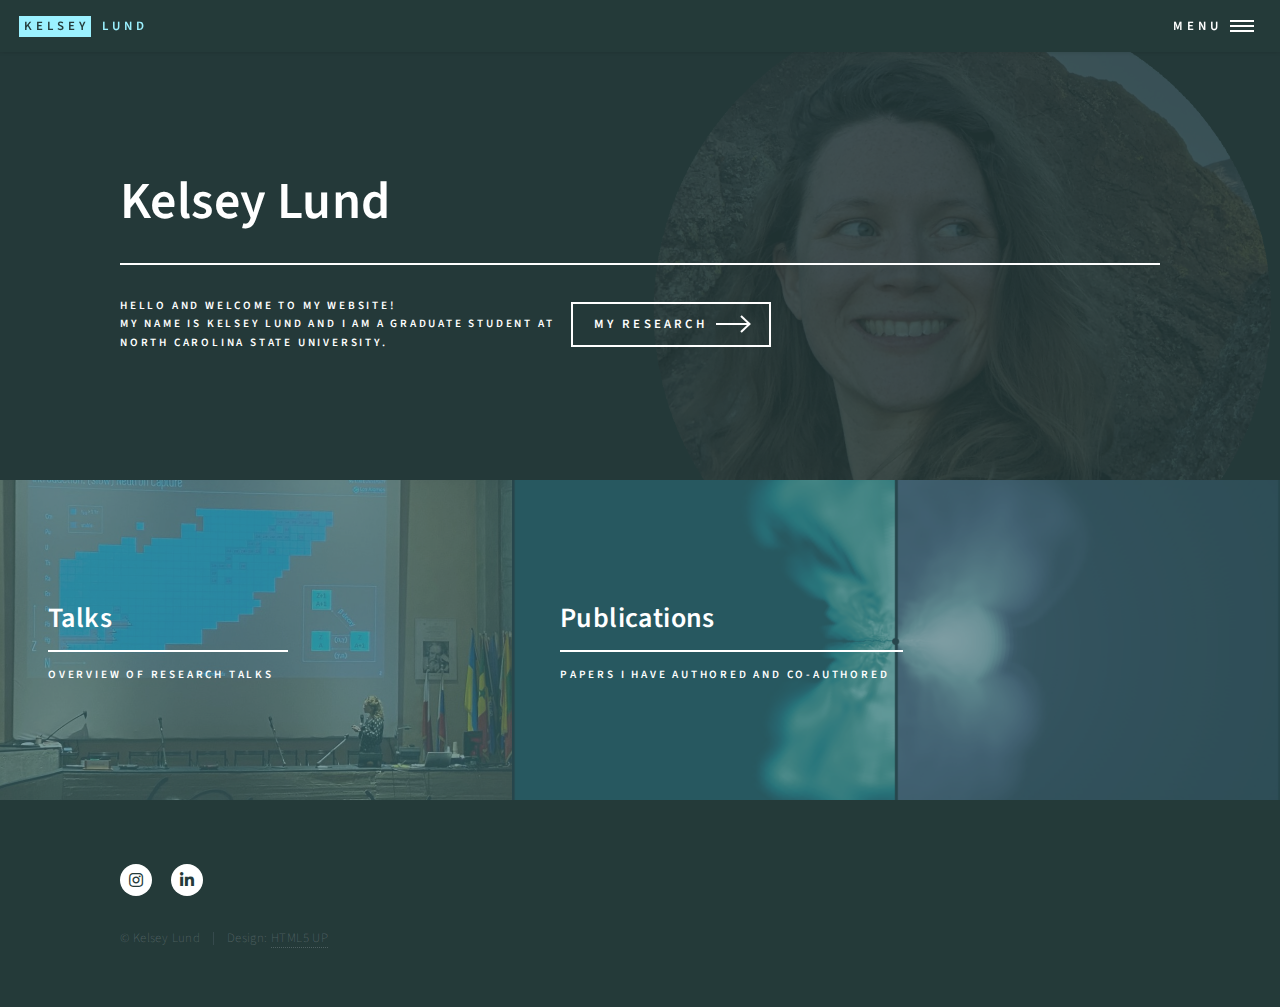
==== index.html @ 8fd32db9 "finally" ====
<!DOCTYPE HTML>
<!--
	Forty by HTML5 UP
	html5up.net | @ajlkn
	Free for personal and commercial use under the CCA 3.0 license (html5up.net/license)
-->
<html>
	<head>
		<title>Kelsey Lund</title>
		<meta charset="utf-8" />
		<meta name="viewport" content="width=device-width, initial-scale=1, user-scalable=no" />
		<link rel="stylesheet" href="assets/css/main.css" />
		<noscript><link rel="stylesheet" href="assets/css/noscript.css" /></noscript>
	</head>
	<body class="is-preload">

		<!-- Wrapper -->
			<div id="wrapper">
				<!--Header-->
					<header id="header">
						<a href="index.html" class="logo"><strong>Kelsey</strong> <span>Lund</span></a>
						<nav>
							<a href="#menu">Menu</a>
						</nav>
					</header>
					
				<!-- Menu -->
					<nav id="menu">
						<ul class="links">
							<li><a href="index.html">Home</a></li>
							<li><a href="publications.html">Publications</a></li>
							<li><a href="talks.html">Talks</a></li>
						</ul>
					</nav>

				<!-- Banner -->
					<section id="banner" class="major">
						<div class="inner">
							<header class="major">
								<h1>Kelsey Lund</h1>
							</header>
							<div class="content">
								<span class="right image">
										<img src="pictures/profile.png" />
								</span>
								<p>Hello and welcome to my website! <br /> My name is Kelsey Lund and I am a graduate student at <br /> North Carolina State University. </p>
								<ul class="actions">
									<li><a href="research.html" class="button next scrolly">My Research</a></li>
								</ul>
							</div>
						</div>
					</section>

				<!-- Main -->
					<div id="main">

						<!-- One -->
							<section id="one" class="tiles">
								<article>
									<span class="image">
										<img src="pictures/erice.jpg" />
									</span>
									<header class="major">
										<h3><a href="talks.html" class="link">Talks</a></h3>
										<p>Overview of research talks</p>
									</header>
								</article>
								<article>
									<span class="image">
										<img src="figures/4ms.png" alt="" />
									</span>
									<header class="major">
										<h3><a href="publications.html" class="link">Publications</a></h3>
										<p>Papers I have authored and co-authored</p>
									</header>
								</article>
								<!--
								<article>
									<span class="image">
										<img src="images/pic03.jpg" alt="" />
									</span>
									<header class="major">
										<h3><a href="landing.html" class="link">Magna</a></h3>
										<p>Lorem etiam nullam</p>
									</header>
								</article>
								<article>
									<span class="image">
										<img src="images/pic04.jpg" alt="" />
									</span>
									<header class="major">
										<h3><a href="landing.html" class="link">Ipsum</a></h3>
										<p>Nisl sed aliquam</p>
									</header>
								</article>
								<article>
									<span class="image">
										<img src="images/pic05.jpg" alt="" />
									</span>
									<header class="major">
										<h3><a href="landing.html" class="link">Consequat</a></h3>
										<p>Ipsum dolor sit amet</p>
									</header>
								</article>
								<article>
									<span class="image">
										<img src="images/pic06.jpg" alt="" />
									</span>
									<header class="major">
										<h3><a href="landing.html" class="link">Etiam</a></h3>
										<p>Feugiat amet tempus</p>
									</header>
								</article>
								-->
							</section>

						<!-- Two -->
						<!--
							<section id="two">
								<div class="inner">
									<header class="major">
										<h2>Massa libero</h2>
									</header>
									<p>Nullam et orci eu lorem consequat tincidunt vivamus et sagittis libero. Mauris aliquet magna magna sed nunc rhoncus pharetra. Pellentesque condimentum sem. In efficitur ligula tate urna. Maecenas laoreet massa vel lacinia pellentesque lorem ipsum dolor. Nullam et orci eu lorem consequat tincidunt. Vivamus et sagittis libero. Mauris aliquet magna magna sed nunc rhoncus amet pharetra et feugiat tempus.</p>
									<ul class="actions">
										<li><a href="landing.html" class="button next">Get Started</a></li>
									</ul>
								</div>
							</section>
						-->

					</div>

				<!-- Footer -->
					<footer id="footer">
						<div class="inner">
							<ul class="icons">
								<li><a href="https://www.instagram.com/lindsey.windsey/" class="icon brands alt fa-instagram"><span class="label">Instagram</span></a></li>
								<!-- <li><a href="#" class="icon brands alt fa-github"><span class="label">GitHub</span></a></li> -->
								<li><a href="www.linkedin.com/in/klund17576" class="icon brands alt fa-linkedin-in"><span class="label">LinkedIn</span></a></li>
							</ul>
							<ul class="copyright">
								<li>&copy; Kelsey Lund</li><li>Design: <a href="https://html5up.net">HTML5 UP</a></li>
							</ul>
						</div>
					</footer>

			</div>

		<!-- Scripts -->
			<script src="assets/js/jquery.min.js"></script>
			<script src="assets/js/jquery.scrolly.min.js"></script>
			<script src="assets/js/jquery.scrollex.min.js"></script>
			<script src="assets/js/browser.min.js"></script>
			<script src="assets/js/breakpoints.min.js"></script>
			<script src="assets/js/util.js"></script>
			<script src="assets/js/main.js"></script>

	</body>
</html>
---- assets/css/main.css ----
@import url(fontawesome-all.min.css);
@import url("https://fonts.googleapis.com/css?family=Source+Sans+Pro:300,300italic,600,600italic");

/*
	Forty by HTML5 UP
	html5up.net | @ajlkn
	Free for personal and commercial use under the CCA 3.0 license (html5up.net/license)
*/

html, body, div, span, applet, object,
iframe, h1, h2, h3, h4, h5, h6, p, blockquote,
pre, a, abbr, acronym, address, big, cite,
code, del, dfn, em, img, ins, kbd, q, s, samp,
small, strike, strong, sub, sup, tt, var, b,
u, i, center, dl, dt, dd, ol, ul, li, fieldset,
form, label, legend, table, caption, tbody,
tfoot, thead, tr, th, td, article, aside,
canvas, details, embed, figure, figcaption,
footer, header, hgroup, menu, nav, output, ruby,
section, summary, time, mark, audio, video {
	margin: 0;
	padding: 0;
	border: 0;
	font-size: 100%;
	font: inherit;
	vertical-align: baseline;}

article, aside, details, figcaption, figure,
footer, header, hgroup, menu, nav, section {
	display: block;}

body {
	line-height: 1;
}

ol, ul {
	list-style: none;
}

blockquote, q {
	quotes: none;
}

	blockquote:before, blockquote:after, q:before, q:after {
		content: '';
		content: none;
	}

table {
	border-collapse: collapse;
	border-spacing: 0;
}

body {
	-webkit-text-size-adjust: none;
}

mark {
	background-color: transparent;
	color: inherit;
}

input::-moz-focus-inner {
	border: 0;
	padding: 0;
}

input, select, textarea {
	-moz-appearance: none;
	-webkit-appearance: none;
	-ms-appearance: none;
	appearance: none;
}

/* Basic */

	@-ms-viewport {
		width: device-width;
	}

	body {
		-ms-overflow-style: scrollbar;
	}

	@media screen and (max-width: 480px) {

		html, body {
			min-width: 320px;
		}

	}

	html {
		box-sizing: border-box;
	}

	*, *:before, *:after {
		box-sizing: inherit;
	}

	body {
		background: #243A39;
	}

		body.is-preload *, body.is-preload *:before, body.is-preload *:after {
			-moz-animation: none !important;
			-webkit-animation: none !important;
			-ms-animation: none !important;
			animation: none !important;
			-moz-transition: none !important;
			-webkit-transition: none !important;
			-ms-transition: none !important;
			transition: none !important;
		}

/* Type */

	body, input, select, textarea {
		color: #ffffff;
		font-family: "Source Sans Pro", Helvetica, sans-serif;
		font-size: 17pt;
		font-weight: 300;
		letter-spacing: 0.025em;
		line-height: 1.65;
	}

		@media screen and (max-width: 1680px) {

			body, input, select, textarea {
				font-size: 14pt;
			}

		}

		@media screen and (max-width: 1280px) {

			body, input, select, textarea {
				font-size: 12pt;
			}

		}

		@media screen and (max-width: 360px) {

			body, input, select, textarea {
				font-size: 11pt;
			}

		}

	a {
		-moz-transition: color 0.2s ease-in-out, border-bottom-color 0.2s ease-in-out;
		-webkit-transition: color 0.2s ease-in-out, border-bottom-color 0.2s ease-in-out;
		-ms-transition: color 0.2s ease-in-out, border-bottom-color 0.2s ease-in-out;
		transition: color 0.2s ease-in-out, border-bottom-color 0.2s ease-in-out;
		border-bottom: dotted 1px;
		color: inherit;
		text-decoration: none;
	}

		a:hover {
			border-bottom-color: transparent;
			color: #9bf1ff !important;
		}

		a:active {
			color: #53e3fb !important;
		}

	strong, b {
		color: #ffffff;
		font-weight: 600;
	}

	em, i {
		font-style: italic;
	}

	p {
		margin: 0 0 2em 0;
	}

	h1, h2, h3, h4, h5, h6 {
		color: #ffffff;
		font-weight: 600;
		line-height: 1.65;
		margin: 0 0 1em 0;
	}

		h1 a, h2 a, h3 a, h4 a, h5 a, h6 a {
			color: inherit;
			border-bottom: 0;
		}

	h1 {
		font-size: 2.5em;
	}

	h2 {
		font-size: 1.75em;
	}

	h3 {
		font-size: 1.35em;
	}

	h4 {
		font-size: 1.1em;
	}

	h5 {
		font-size: 0.9em;
	}

	h6 {
		font-size: 0.7em;
	}

	@media screen and (max-width: 736px) {

		h1 {
			font-size: 2em;
		}

		h2 {
			font-size: 1.5em;
		}

		h3 {
			font-size: 1.25em;
		}

	}

	sub {
		font-size: 0.8em;
		position: relative;
		top: 0.5em;
	}

	sup {
		font-size: 0.8em;
		position: relative;
		top: -0.5em;
	}

	blockquote {
		border-left: solid 4px rgba(212, 212, 255, 0.1);
		font-style: italic;
		margin: 0 0 2em 0;
		padding: 0.5em 0 0.5em 2em;
	}

	code {
		background: rgba(212, 212, 255, 0.035);
		font-family: "Courier New", monospace;
		font-size: 0.9em;
		margin: 0 0.25em;
		padding: 0.25em 0.65em;
	}

	pre {
		-webkit-overflow-scrolling: touch;
		font-family: "Courier New", monospace;
		font-size: 0.9em;
		margin: 0 0 2em 0;
	}

		pre code {
			display: block;
			line-height: 1.75;
			padding: 1em 1.5em;
			overflow-x: auto;
		}

	hr {
		border: 0;
		border-bottom: solid 1px rgba(212, 212, 255, 0.1);
		margin: 2em 0;
	}

		hr.major {
			margin: 3em 0;
		}

	.align-left {
		text-align: left;
	}

	.align-center {
		text-align: center;
	}

	.align-right {
		text-align: right;
	}

/* Row */

	.row {
		display: flex;
		flex-wrap: wrap;
		box-sizing: border-box;
		align-items: stretch;
	}

		.row > * {
			box-sizing: border-box;
		}

		.row.gtr-uniform > * > :last-child {
			margin-bottom: 0;
		}

		.row.aln-left {
			justify-content: flex-start;
		}

		.row.aln-center {
			justify-content: center;
		}

		.row.aln-right {
			justify-content: flex-end;
		}

		.row.aln-top {
			align-items: flex-start;
		}

		.row.aln-middle {
			align-items: center;
		}

		.row.aln-bottom {
			align-items: flex-end;
		}

		.row > .imp {
			order: -1;
		}

		.row > .col-1 {
			width: 8.33333%;
		}

		.row > .off-1 {
			margin-left: 8.33333%;
		}

		.row > .col-2 {
			width: 16.66667%;
		}

		.row > .off-2 {
			margin-left: 16.66667%;
		}

		.row > .col-3 {
			width: 25%;
		}

		.row > .off-3 {
			margin-left: 25%;
		}

		.row > .col-4 {
			width: 33.33333%;
		}

		.row > .off-4 {
			margin-left: 33.33333%;
		}

		.row > .col-5 {
			width: 41.66667%;
		}

		.row > .off-5 {
			margin-left: 41.66667%;
		}

		.row > .col-6 {
			width: 50%;
		}

		.row > .off-6 {
			margin-left: 50%;
		}

		.row > .col-7 {
			width: 58.33333%;
		}

		.row > .off-7 {
			margin-left: 58.33333%;
		}

		.row > .col-8 {
			width: 66.66667%;
		}

		.row > .off-8 {
			margin-left: 66.66667%;
		}

		.row > .col-9 {
			width: 75%;
		}

		.row > .off-9 {
			margin-left: 75%;
		}

		.row > .col-10 {
			width: 83.33333%;
		}

		.row > .off-10 {
			margin-left: 83.33333%;
		}

		.row > .col-11 {
			width: 91.66667%;
		}

		.row > .off-11 {
			margin-left: 91.66667%;
		}

		.row > .col-12 {
			width: 100%;
		}

		.row > .off-12 {
			margin-left: 100%;
		}

		.row.gtr-0 {
			margin-top: 0;
			margin-left: 0em;
		}

			.row.gtr-0 > * {
				padding: 0 0 0 0em;
			}

			.row.gtr-0.gtr-uniform {
				margin-top: 0em;
			}

				.row.gtr-0.gtr-uniform > * {
					padding-top: 0em;
				}

		.row.gtr-25 {
			margin-top: 0;
			margin-left: -0.5em;
		}

			.row.gtr-25 > * {
				padding: 0 0 0 0.5em;
			}

			.row.gtr-25.gtr-uniform {
				margin-top: -0.5em;
			}

				.row.gtr-25.gtr-uniform > * {
					padding-top: 0.5em;
				}

		.row.gtr-50 {
			margin-top: 0;
			margin-left: -1em;
		}

			.row.gtr-50 > * {
				padding: 0 0 0 1em;
			}

			.row.gtr-50.gtr-uniform {
				margin-top: -1em;
			}

				.row.gtr-50.gtr-uniform > * {
					padding-top: 1em;
				}

		.row {
			margin-top: 0;
			margin-left: -2em;
		}

			.row > * {
				padding: 0 0 0 2em;
			}

			.row.gtr-uniform {
				margin-top: -2em;
			}

				.row.gtr-uniform > * {
					padding-top: 2em;
				}

		.row.gtr-150 {
			margin-top: 0;
			margin-left: -3em;
		}

			.row.gtr-150 > * {
				padding: 0 0 0 3em;
			}

			.row.gtr-150.gtr-uniform {
				margin-top: -3em;
			}

				.row.gtr-150.gtr-uniform > * {
					padding-top: 3em;
				}

		.row.gtr-200 {
			margin-top: 0;
			margin-left: -4em;
		}

			.row.gtr-200 > * {
				padding: 0 0 0 4em;
			}

			.row.gtr-200.gtr-uniform {
				margin-top: -4em;
			}

				.row.gtr-200.gtr-uniform > * {
					padding-top: 4em;
				}

		@media screen and (max-width: 1680px) {

			.row {
				display: flex;
				flex-wrap: wrap;
				box-sizing: border-box;
				align-items: stretch;
			}

				.row > * {
					box-sizing: border-box;
				}

				.row.gtr-uniform > * > :last-child {
					margin-bottom: 0;
				}

				.row.aln-left {
					justify-content: flex-start;
				}

				.row.aln-center {
					justify-content: center;
				}

				.row.aln-right {
					justify-content: flex-end;
				}

				.row.aln-top {
					align-items: flex-start;
				}

				.row.aln-middle {
					align-items: center;
				}

				.row.aln-bottom {
					align-items: flex-end;
				}

				.row > .imp-xlarge {
					order: -1;
				}

				.row > .col-1-xlarge {
					width: 8.33333%;
				}

				.row > .off-1-xlarge {
					margin-left: 8.33333%;
				}

				.row > .col-2-xlarge {
					width: 16.66667%;
				}

				.row > .off-2-xlarge {
					margin-left: 16.66667%;
				}

				.row > .col-3-xlarge {
					width: 25%;
				}

				.row > .off-3-xlarge {
					margin-left: 25%;
				}

				.row > .col-4-xlarge {
					width: 33.33333%;
				}

				.row > .off-4-xlarge {
					margin-left: 33.33333%;
				}

				.row > .col-5-xlarge {
					width: 41.66667%;
				}

				.row > .off-5-xlarge {
					margin-left: 41.66667%;
				}

				.row > .col-6-xlarge {
					width: 50%;
				}

				.row > .off-6-xlarge {
					margin-left: 50%;
				}

				.row > .col-7-xlarge {
					width: 58.33333%;
				}

				.row > .off-7-xlarge {
					margin-left: 58.33333%;
				}

				.row > .col-8-xlarge {
					width: 66.66667%;
				}

				.row > .off-8-xlarge {
					margin-left: 66.66667%;
				}

				.row > .col-9-xlarge {
					width: 75%;
				}

				.row > .off-9-xlarge {
					margin-left: 75%;
				}

				.row > .col-10-xlarge {
					width: 83.33333%;
				}

				.row > .off-10-xlarge {
					margin-left: 83.33333%;
				}

				.row > .col-11-xlarge {
					width: 91.66667%;
				}

				.row > .off-11-xlarge {
					margin-left: 91.66667%;
				}

				.row > .col-12-xlarge {
					width: 100%;
				}

				.row > .off-12-xlarge {
					margin-left: 100%;
				}

				.row.gtr-0 {
					margin-top: 0;
					margin-left: 0em;
				}

					.row.gtr-0 > * {
						padding: 0 0 0 0em;
					}

					.row.gtr-0.gtr-uniform {
						margin-top: 0em;
					}

						.row.gtr-0.gtr-uniform > * {
							padding-top: 0em;
						}

				.row.gtr-25 {
					margin-top: 0;
					margin-left: -0.5em;
				}

					.row.gtr-25 > * {
						padding: 0 0 0 0.5em;
					}

					.row.gtr-25.gtr-uniform {
						margin-top: -0.5em;
					}

						.row.gtr-25.gtr-uniform > * {
							padding-top: 0.5em;
						}

				.row.gtr-50 {
					margin-top: 0;
					margin-left: -1em;
				}

					.row.gtr-50 > * {
						padding: 0 0 0 1em;
					}

					.row.gtr-50.gtr-uniform {
						margin-top: -1em;
					}

						.row.gtr-50.gtr-uniform > * {
							padding-top: 1em;
						}

				.row {
					margin-top: 0;
					margin-left: -2em;
				}

					.row > * {
						padding: 0 0 0 2em;
					}

					.row.gtr-uniform {
						margin-top: -2em;
					}

						.row.gtr-uniform > * {
							padding-top: 2em;
						}

				.row.gtr-150 {
					margin-top: 0;
					margin-left: -3em;
				}

					.row.gtr-150 > * {
						padding: 0 0 0 3em;
					}

					.row.gtr-150.gtr-uniform {
						margin-top: -3em;
					}

						.row.gtr-150.gtr-uniform > * {
							padding-top: 3em;
						}

				.row.gtr-200 {
					margin-top: 0;
					margin-left: -4em;
				}

					.row.gtr-200 > * {
						padding: 0 0 0 4em;
					}

					.row.gtr-200.gtr-uniform {
						margin-top: -4em;
					}

						.row.gtr-200.gtr-uniform > * {
							padding-top: 4em;
						}

		}

		@media screen and (max-width: 1280px) {

			.row {
				display: flex;
				flex-wrap: wrap;
				box-sizing: border-box;
				align-items: stretch;
			}

				.row > * {
					box-sizing: border-box;
				}

				.row.gtr-uniform > * > :last-child {
					margin-bottom: 0;
				}

				.row.aln-left {
					justify-content: flex-start;
				}

				.row.aln-center {
					justify-content: center;
				}

				.row.aln-right {
					justify-content: flex-end;
				}

				.row.aln-top {
					align-items: flex-start;
				}

				.row.aln-middle {
					align-items: center;
				}

				.row.aln-bottom {
					align-items: flex-end;
				}

				.row > .imp-large {
					order: -1;
				}

				.row > .col-1-large {
					width: 8.33333%;
				}

				.row > .off-1-large {
					margin-left: 8.33333%;
				}

				.row > .col-2-large {
					width: 16.66667%;
				}

				.row > .off-2-large {
					margin-left: 16.66667%;
				}

				.row > .col-3-large {
					width: 25%;
				}

				.row > .off-3-large {
					margin-left: 25%;
				}

				.row > .col-4-large {
					width: 33.33333%;
				}

				.row > .off-4-large {
					margin-left: 33.33333%;
				}

				.row > .col-5-large {
					width: 41.66667%;
				}

				.row > .off-5-large {
					margin-left: 41.66667%;
				}

				.row > .col-6-large {
					width: 50%;
				}

				.row > .off-6-large {
					margin-left: 50%;
				}

				.row > .col-7-large {
					width: 58.33333%;
				}

				.row > .off-7-large {
					margin-left: 58.33333%;
				}

				.row > .col-8-large {
					width: 66.66667%;
				}

				.row > .off-8-large {
					margin-left: 66.66667%;
				}

				.row > .col-9-large {
					width: 75%;
				}

				.row > .off-9-large {
					margin-left: 75%;
				}

				.row > .col-10-large {
					width: 83.33333%;
				}

				.row > .off-10-large {
					margin-left: 83.33333%;
				}

				.row > .col-11-large {
					width: 91.66667%;
				}

				.row > .off-11-large {
					margin-left: 91.66667%;
				}

				.row > .col-12-large {
					width: 100%;
				}

				.row > .off-12-large {
					margin-left: 100%;
				}

				.row.gtr-0 {
					margin-top: 0;
					margin-left: 0em;
				}

					.row.gtr-0 > * {
						padding: 0 0 0 0em;
					}

					.row.gtr-0.gtr-uniform {
						margin-top: 0em;
					}

						.row.gtr-0.gtr-uniform > * {
							padding-top: 0em;
						}

				.row.gtr-25 {
					margin-top: 0;
					margin-left: -0.375em;
				}

					.row.gtr-25 > * {
						padding: 0 0 0 0.375em;
					}

					.row.gtr-25.gtr-uniform {
						margin-top: -0.375em;
					}

						.row.gtr-25.gtr-uniform > * {
							padding-top: 0.375em;
						}

				.row.gtr-50 {
					margin-top: 0;
					margin-left: -0.75em;
				}

					.row.gtr-50 > * {
						padding: 0 0 0 0.75em;
					}

					.row.gtr-50.gtr-uniform {
						margin-top: -0.75em;
					}

						.row.gtr-50.gtr-uniform > * {
							padding-top: 0.75em;
						}

				.row {
					margin-top: 0;
					margin-left: -1.5em;
				}

					.row > * {
						padding: 0 0 0 1.5em;
					}

					.row.gtr-uniform {
						margin-top: -1.5em;
					}

						.row.gtr-uniform > * {
							padding-top: 1.5em;
						}

				.row.gtr-150 {
					margin-top: 0;
					margin-left: -2.25em;
				}

					.row.gtr-150 > * {
						padding: 0 0 0 2.25em;
					}

					.row.gtr-150.gtr-uniform {
						margin-top: -2.25em;
					}

						.row.gtr-150.gtr-uniform > * {
							padding-top: 2.25em;
						}

				.row.gtr-200 {
					margin-top: 0;
					margin-left: -3em;
				}

					.row.gtr-200 > * {
						padding: 0 0 0 3em;
					}

					.row.gtr-200.gtr-uniform {
						margin-top: -3em;
					}

						.row.gtr-200.gtr-uniform > * {
							padding-top: 3em;
						}

		}

		@media screen and (max-width: 980px) {

			.row {
				display: flex;
				flex-wrap: wrap;
				box-sizing: border-box;
				align-items: stretch;
			}

				.row > * {
					box-sizing: border-box;
				}

				.row.gtr-uniform > * > :last-child {
					margin-bottom: 0;
				}

				.row.aln-left {
					justify-content: flex-start;
				}

				.row.aln-center {
					justify-content: center;
				}

				.row.aln-right {
					justify-content: flex-end;
				}

				.row.aln-top {
					align-items: flex-start;
				}

				.row.aln-middle {
					align-items: center;
				}

				.row.aln-bottom {
					align-items: flex-end;
				}

				.row > .imp-medium {
					order: -1;
				}

				.row > .col-1-medium {
					width: 8.33333%;
				}

				.row > .off-1-medium {
					margin-left: 8.33333%;
				}

				.row > .col-2-medium {
					width: 16.66667%;
				}

				.row > .off-2-medium {
					margin-left: 16.66667%;
				}

				.row > .col-3-medium {
					width: 25%;
				}

				.row > .off-3-medium {
					margin-left: 25%;
				}

				.row > .col-4-medium {
					width: 33.33333%;
				}

				.row > .off-4-medium {
					margin-left: 33.33333%;
				}

				.row > .col-5-medium {
					width: 41.66667%;
				}

				.row > .off-5-medium {
					margin-left: 41.66667%;
				}

				.row > .col-6-medium {
					width: 50%;
				}

				.row > .off-6-medium {
					margin-left: 50%;
				}

				.row > .col-7-medium {
					width: 58.33333%;
				}

				.row > .off-7-medium {
					margin-left: 58.33333%;
				}

				.row > .col-8-medium {
					width: 66.66667%;
				}

				.row > .off-8-medium {
					margin-left: 66.66667%;
				}

				.row > .col-9-medium {
					width: 75%;
				}

				.row > .off-9-medium {
					margin-left: 75%;
				}

				.row > .col-10-medium {
					width: 83.33333%;
				}

				.row > .off-10-medium {
					margin-left: 83.33333%;
				}

				.row > .col-11-medium {
					width: 91.66667%;
				}

				.row > .off-11-medium {
					margin-left: 91.66667%;
				}

				.row > .col-12-medium {
					width: 100%;
				}

				.row > .off-12-medium {
					margin-left: 100%;
				}

				.row.gtr-0 {
					margin-top: 0;
					margin-left: 0em;
				}

					.row.gtr-0 > * {
						padding: 0 0 0 0em;
					}

					.row.gtr-0.gtr-uniform {
						margin-top: 0em;
					}

						.row.gtr-0.gtr-uniform > * {
							padding-top: 0em;
						}

				.row.gtr-25 {
					margin-top: 0;
					margin-left: -0.375em;
				}

					.row.gtr-25 > * {
						padding: 0 0 0 0.375em;
					}

					.row.gtr-25.gtr-uniform {
						margin-top: -0.375em;
					}

						.row.gtr-25.gtr-uniform > * {
							padding-top: 0.375em;
						}

				.row.gtr-50 {
					margin-top: 0;
					margin-left: -0.75em;
				}

					.row.gtr-50 > * {
						padding: 0 0 0 0.75em;
					}

					.row.gtr-50.gtr-uniform {
						margin-top: -0.75em;
					}

						.row.gtr-50.gtr-uniform > * {
							padding-top: 0.75em;
						}

				.row {
					margin-top: 0;
					margin-left: -1.5em;
				}

					.row > * {
						padding: 0 0 0 1.5em;
					}

					.row.gtr-uniform {
						margin-top: -1.5em;
					}

						.row.gtr-uniform > * {
							padding-top: 1.5em;
						}

				.row.gtr-150 {
					margin-top: 0;
					margin-left: -2.25em;
				}

					.row.gtr-150 > * {
						padding: 0 0 0 2.25em;
					}

					.row.gtr-150.gtr-uniform {
						margin-top: -2.25em;
					}

						.row.gtr-150.gtr-uniform > * {
							padding-top: 2.25em;
						}

				.row.gtr-200 {
					margin-top: 0;
					margin-left: -3em;
				}

					.row.gtr-200 > * {
						padding: 0 0 0 3em;
					}

					.row.gtr-200.gtr-uniform {
						margin-top: -3em;
					}

						.row.gtr-200.gtr-uniform > * {
							padding-top: 3em;
						}

		}

		@media screen and (max-width: 736px) {

			.row {
				display: flex;
				flex-wrap: wrap;
				box-sizing: border-box;
				align-items: stretch;
			}

				.row > * {
					box-sizing: border-box;
				}

				.row.gtr-uniform > * > :last-child {
					margin-bottom: 0;
				}

				.row.aln-left {
					justify-content: flex-start;
				}

				.row.aln-center {
					justify-content: center;
				}

				.row.aln-right {
					justify-content: flex-end;
				}

				.row.aln-top {
					align-items: flex-start;
				}

				.row.aln-middle {
					align-items: center;
				}

				.row.aln-bottom {
					align-items: flex-end;
				}

				.row > .imp-small {
					order: -1;
				}

				.row > .col-1-small {
					width: 8.33333%;
				}

				.row > .off-1-small {
					margin-left: 8.33333%;
				}

				.row > .col-2-small {
					width: 16.66667%;
				}

				.row > .off-2-small {
					margin-left: 16.66667%;
				}

				.row > .col-3-small {
					width: 25%;
				}

				.row > .off-3-small {
					margin-left: 25%;
				}

				.row > .col-4-small {
					width: 33.33333%;
				}

				.row > .off-4-small {
					margin-left: 33.33333%;
				}

				.row > .col-5-small {
					width: 41.66667%;
				}

				.row > .off-5-small {
					margin-left: 41.66667%;
				}

				.row > .col-6-small {
					width: 50%;
				}

				.row > .off-6-small {
					margin-left: 50%;
				}

				.row > .col-7-small {
					width: 58.33333%;
				}

				.row > .off-7-small {
					margin-left: 58.33333%;
				}

				.row > .col-8-small {
					width: 66.66667%;
				}

				.row > .off-8-small {
					margin-left: 66.66667%;
				}

				.row > .col-9-small {
					width: 75%;
				}

				.row > .off-9-small {
					margin-left: 75%;
				}

				.row > .col-10-small {
					width: 83.33333%;
				}

				.row > .off-10-small {
					margin-left: 83.33333%;
				}

				.row > .col-11-small {
					width: 91.66667%;
				}

				.row > .off-11-small {
					margin-left: 91.66667%;
				}

				.row > .col-12-small {
					width: 100%;
				}

				.row > .off-12-small {
					margin-left: 100%;
				}

				.row.gtr-0 {
					margin-top: 0;
					margin-left: 0em;
				}

					.row.gtr-0 > * {
						padding: 0 0 0 0em;
					}

					.row.gtr-0.gtr-uniform {
						margin-top: 0em;
					}

						.row.gtr-0.gtr-uniform > * {
							padding-top: 0em;
						}

				.row.gtr-25 {
					margin-top: 0;
					margin-left: -0.3125em;
				}

					.row.gtr-25 > * {
						padding: 0 0 0 0.3125em;
					}

					.row.gtr-25.gtr-uniform {
						margin-top: -0.3125em;
					}

						.row.gtr-25.gtr-uniform > * {
							padding-top: 0.3125em;
						}

				.row.gtr-50 {
					margin-top: 0;
					margin-left: -0.625em;
				}

					.row.gtr-50 > * {
						padding: 0 0 0 0.625em;
					}

					.row.gtr-50.gtr-uniform {
						margin-top: -0.625em;
					}

						.row.gtr-50.gtr-uniform > * {
							padding-top: 0.625em;
						}

				.row {
					margin-top: 0;
					margin-left: -1.25em;
				}

					.row > * {
						padding: 0 0 0 1.25em;
					}

					.row.gtr-uniform {
						margin-top: -1.25em;
					}

						.row.gtr-uniform > * {
							padding-top: 1.25em;
						}

				.row.gtr-150 {
					margin-top: 0;
					margin-left: -1.875em;
				}

					.row.gtr-150 > * {
						padding: 0 0 0 1.875em;
					}

					.row.gtr-150.gtr-uniform {
						margin-top: -1.875em;
					}

						.row.gtr-150.gtr-uniform > * {
							padding-top: 1.875em;
						}

				.row.gtr-200 {
					margin-top: 0;
					margin-left: -2.5em;
				}

					.row.gtr-200 > * {
						padding: 0 0 0 2.5em;
					}

					.row.gtr-200.gtr-uniform {
						margin-top: -2.5em;
					}

						.row.gtr-200.gtr-uniform > * {
							padding-top: 2.5em;
						}

		}

		@media screen and (max-width: 480px) {

			.row {
				display: flex;
				flex-wrap: wrap;
				box-sizing: border-box;
				align-items: stretch;
			}

				.row > * {
					box-sizing: border-box;
				}

				.row.gtr-uniform > * > :last-child {
					margin-bottom: 0;
				}

				.row.aln-left {
					justify-content: flex-start;
				}

				.row.aln-center {
					justify-content: center;
				}

				.row.aln-right {
					justify-content: flex-end;
				}

				.row.aln-top {
					align-items: flex-start;
				}

				.row.aln-middle {
					align-items: center;
				}

				.row.aln-bottom {
					align-items: flex-end;
				}

				.row > .imp-xsmall {
					order: -1;
				}

				.row > .col-1-xsmall {
					width: 8.33333%;
				}

				.row > .off-1-xsmall {
					margin-left: 8.33333%;
				}

				.row > .col-2-xsmall {
					width: 16.66667%;
				}

				.row > .off-2-xsmall {
					margin-left: 16.66667%;
				}

				.row > .col-3-xsmall {
					width: 25%;
				}

				.row > .off-3-xsmall {
					margin-left: 25%;
				}

				.row > .col-4-xsmall {
					width: 33.33333%;
				}

				.row > .off-4-xsmall {
					margin-left: 33.33333%;
				}

				.row > .col-5-xsmall {
					width: 41.66667%;
				}

				.row > .off-5-xsmall {
					margin-left: 41.66667%;
				}

				.row > .col-6-xsmall {
					width: 50%;
				}

				.row > .off-6-xsmall {
					margin-left: 50%;
				}

				.row > .col-7-xsmall {
					width: 58.33333%;
				}

				.row > .off-7-xsmall {
					margin-left: 58.33333%;
				}

				.row > .col-8-xsmall {
					width: 66.66667%;
				}

				.row > .off-8-xsmall {
					margin-left: 66.66667%;
				}

				.row > .col-9-xsmall {
					width: 75%;
				}

				.row > .off-9-xsmall {
					margin-left: 75%;
				}

				.row > .col-10-xsmall {
					width: 83.33333%;
				}

				.row > .off-10-xsmall {
					margin-left: 83.33333%;
				}

				.row > .col-11-xsmall {
					width: 91.66667%;
				}

				.row > .off-11-xsmall {
					margin-left: 91.66667%;
				}

				.row > .col-12-xsmall {
					width: 100%;
				}

				.row > .off-12-xsmall {
					margin-left: 100%;
				}

				.row.gtr-0 {
					margin-top: 0;
					margin-left: 0em;
				}

					.row.gtr-0 > * {
						padding: 0 0 0 0em;
					}

					.row.gtr-0.gtr-uniform {
						margin-top: 0em;
					}

						.row.gtr-0.gtr-uniform > * {
							padding-top: 0em;
						}

				.row.gtr-25 {
					margin-top: 0;
					margin-left: -0.3125em;
				}

					.row.gtr-25 > * {
						padding: 0 0 0 0.3125em;
					}

					.row.gtr-25.gtr-uniform {
						margin-top: -0.3125em;
					}

						.row.gtr-25.gtr-uniform > * {
							padding-top: 0.3125em;
						}

				.row.gtr-50 {
					margin-top: 0;
					margin-left: -0.625em;
				}

					.row.gtr-50 > * {
						padding: 0 0 0 0.625em;
					}

					.row.gtr-50.gtr-uniform {
						margin-top: -0.625em;
					}

						.row.gtr-50.gtr-uniform > * {
							padding-top: 0.625em;
						}

				.row {
					margin-top: 0;
					margin-left: -1.25em;
				}

					.row > * {
						padding: 0 0 0 1.25em;
					}

					.row.gtr-uniform {
						margin-top: -1.25em;
					}

						.row.gtr-uniform > * {
							padding-top: 1.25em;
						}

				.row.gtr-150 {
					margin-top: 0;
					margin-left: -1.875em;
				}

					.row.gtr-150 > * {
						padding: 0 0 0 1.875em;
					}

					.row.gtr-150.gtr-uniform {
						margin-top: -1.875em;
					}

						.row.gtr-150.gtr-uniform > * {
							padding-top: 1.875em;
						}

				.row.gtr-200 {
					margin-top: 0;
					margin-left: -2.5em;
				}

					.row.gtr-200 > * {
						padding: 0 0 0 2.5em;
					}

					.row.gtr-200.gtr-uniform {
						margin-top: -2.5em;
					}

						.row.gtr-200.gtr-uniform > * {
							padding-top: 2.5em;
						}

		}

/* Section/Article */

	section.special, article.special {
		text-align: center;
	}

	header.major {
		width: -moz-max-content;
		width: -webkit-max-content;
		width: -ms-max-content;
		width: max-content;
		margin-bottom: 2em;
	}

		header.major > :first-child {
			margin-bottom: 0;
			width: calc(100% + 0.5em);
		}

			header.major > :first-child:after {
				content: '';
				background-color: #ffffff;
				display: block;
				height: 2px;
				margin: 0.325em 0 0.5em 0;
				width: 100%;
			}

		header.major > p {
			font-size: 0.7em;
			font-weight: 600;
			letter-spacing: 0.25em;
			margin-bottom: 0;
			text-transform: uppercase;
		}

		body.is-ie header.major > :first-child:after {
			max-width: 9em;
		}

		body.is-ie header.major > h1:after {
			max-width: 100% !important;
		}

	@media screen and (max-width: 736px) {

		header.major > p br {
			display: none;
		}

	}

/* Form */

	form {
		margin: 0 0 2em 0;
	}

		form > :last-child {
			margin-bottom: 0;
		}

		form > .fields {
			display: -moz-flex;
			display: -webkit-flex;
			display: -ms-flex;
			display: flex;
			-moz-flex-wrap: wrap;
			-webkit-flex-wrap: wrap;
			-ms-flex-wrap: wrap;
			flex-wrap: wrap;
			width: calc(100% + 3em);
			margin: -1.5em 0 2em -1.5em;
		}

			form > .fields > .field {
				-moz-flex-grow: 0;
				-webkit-flex-grow: 0;
				-ms-flex-grow: 0;
				flex-grow: 0;
				-moz-flex-shrink: 0;
				-webkit-flex-shrink: 0;
				-ms-flex-shrink: 0;
				flex-shrink: 0;
				padding: 1.5em 0 0 1.5em;
				width: calc(100% - 1.5em);
			}

				form > .fields > .field.half {
					width: calc(50% - 0.75em);
				}

				form > .fields > .field.third {
					width: calc(100%/3 - 0.5em);
				}

				form > .fields > .field.quarter {
					width: calc(25% - 0.375em);
				}

		@media screen and (max-width: 480px) {

			form > .fields {
				width: calc(100% + 3em);
				margin: -1.5em 0 2em -1.5em;
			}

				form > .fields > .field {
					padding: 1.5em 0 0 1.5em;
					width: calc(100% - 1.5em);
				}

					form > .fields > .field.half {
						width: calc(100% - 1.5em);
					}

					form > .fields > .field.third {
						width: calc(100% - 1.5em);
					}

					form > .fields > .field.quarter {
						width: calc(100% - 1.5em);
					}

		}

	label {
		color: #ffffff;
		display: block;
		font-size: 0.8em;
		font-weight: 600;
		letter-spacing: 0.25em;
		margin: 0 0 1em 0;
		text-transform: uppercase;
	}

	input[type="text"],
	input[type="password"],
	input[type="email"],
	input[type="tel"],
	input[type="search"],
	input[type="url"],
	select,
	textarea {
		-moz-appearance: none;
		-webkit-appearance: none;
		-ms-appearance: none;
		appearance: none;
		background: rgba(212, 212, 255, 0.035);
		border: none;
		border-radius: 0;
		color: inherit;
		display: block;
		outline: 0;
		padding: 0 1em;
		text-decoration: none;
		width: 100%;
	}

		input[type="text"]:invalid,
		input[type="password"]:invalid,
		input[type="email"]:invalid,
		input[type="tel"]:invalid,
		input[type="search"]:invalid,
		input[type="url"]:invalid,
		select:invalid,
		textarea:invalid {
			box-shadow: none;
		}

		input[type="text"]:focus,
		input[type="password"]:focus,
		input[type="email"]:focus,
		input[type="tel"]:focus,
		input[type="search"]:focus,
		input[type="url"]:focus,
		select:focus,
		textarea:focus {
			border-color: #9bf1ff;
			box-shadow: 0 0 0 2px #9bf1ff;
		}

	select {
		background-image: url("data:image/svg+xml;charset=utf8,%3Csvg xmlns='http://www.w3.org/2000/svg' width='40' height='40' preserveAspectRatio='none' viewBox='0 0 40 40'%3E%3Cpath d='M9.4,12.3l10.4,10.4l10.4-10.4c0.2-0.2,0.5-0.4,0.9-0.4c0.3,0,0.6,0.1,0.9,0.4l3.3,3.3c0.2,0.2,0.4,0.5,0.4,0.9 c0,0.4-0.1,0.6-0.4,0.9L20.7,31.9c-0.2,0.2-0.5,0.4-0.9,0.4c-0.3,0-0.6-0.1-0.9-0.4L4.3,17.3c-0.2-0.2-0.4-0.5-0.4-0.9 c0-0.4,0.1-0.6,0.4-0.9l3.3-3.3c0.2-0.2,0.5-0.4,0.9-0.4S9.1,12.1,9.4,12.3z' fill='rgba(212, 212, 255, 0.1)' /%3E%3C/svg%3E");
		background-size: 1.25rem;
		background-repeat: no-repeat;
		background-position: calc(100% - 1rem) center;
		height: 2.75em;
		padding-right: 2.75em;
		text-overflow: ellipsis;
	}

		select option {
			color: #ffffff;
			background: #243A39;
		}

		select:focus::-ms-value {
			background-color: transparent;
		}

		select::-ms-expand {
			display: none;
		}

	input[type="text"],
	input[type="password"],
	input[type="email"],
	input[type="tel"],
	input[type="search"],
	input[type="url"],
	select {
		height: 2.75em;
	}

	textarea {
		padding: 0.75em 1em;
	}

	input[type="checkbox"],
	input[type="radio"] {
		-moz-appearance: none;
		-webkit-appearance: none;
		-ms-appearance: none;
		appearance: none;
		display: block;
		float: left;
		margin-right: -2em;
		opacity: 0;
		width: 1em;
		z-index: -1;
	}

		input[type="checkbox"] + label,
		input[type="radio"] + label {
			text-decoration: none;
			color: #ffffff;
			cursor: pointer;
			display: inline-block;
			font-weight: 300;
			padding-left: 2.65em;
			padding-right: 0.75em;
			position: relative;
		}

			input[type="checkbox"] + label:before,
			input[type="radio"] + label:before {
				-moz-osx-font-smoothing: grayscale;
				-webkit-font-smoothing: antialiased;
				display: inline-block;
				font-style: normal;
				font-variant: normal;
				text-rendering: auto;
				line-height: 1;
				text-transform: none !important;
				font-family: 'Font Awesome 5 Free';
				font-weight: 900;
			}

			input[type="checkbox"] + label:before,
			input[type="radio"] + label:before {
				background: rgba(212, 212, 255, 0.035);
				content: '';
				display: inline-block;
				font-size: 0.8em;
				height: 2.0625em;
				left: 0;
				letter-spacing: 0;
				line-height: 2.0625em;
				position: absolute;
				text-align: center;
				top: 0;
				width: 2.0625em;
			}

		input[type="checkbox"]:checked + label:before,
		input[type="radio"]:checked + label:before {
			background: #ffffff;
			border-color: #9bf1ff;
			content: '\f00c';
			color: #243A39;
		}

		input[type="checkbox"]:focus + label:before,
		input[type="radio"]:focus + label:before {
			box-shadow: 0 0 0 2px #9bf1ff;
		}

	input[type="radio"] + label:before {
		border-radius: 100%;
	}

	::-webkit-input-placeholder {
		color: rgba(244, 244, 255, 0.2) !important;
		opacity: 1.0;
	}

	:-moz-placeholder {
		color: rgba(244, 244, 255, 0.2) !important;
		opacity: 1.0;
	}

	::-moz-placeholder {
		color: rgba(244, 244, 255, 0.2) !important;
		opacity: 1.0;
	}

	:-ms-input-placeholder {
		color: rgba(244, 244, 255, 0.2) !important;
		opacity: 1.0;
	}

/* Box */

	.box {
		border: solid 1px rgba(212, 212, 255, 0.1);
		margin-bottom: 2em;
		padding: 1.5em;
	}

		.box > :last-child,
		.box > :last-child > :last-child,
		.box > :last-child > :last-child > :last-child {
			margin-bottom: 0;
		}

		.box.alt {
			border: 0;
			border-radius: 0;
			padding: 0;
		}

/* Icon */

	.icon {
		text-decoration: none;
		border-bottom: none;
		position: relative;
	}

		.icon:before {
			-moz-osx-font-smoothing: grayscale;
			-webkit-font-smoothing: antialiased;
			display: inline-block;
			font-style: normal;
			font-variant: normal;
			text-rendering: auto;
			line-height: 1;
			text-transform: none !important;
			font-family: 'Font Awesome 5 Free';
			font-weight: 400;
		}

		.icon > .label {
			display: none;
		}

		.icon:before {
			line-height: inherit;
		}

		.icon.solid:before {
			font-weight: 900;
		}

		.icon.brands:before {
			font-family: 'Font Awesome 5 Brands';
		}

		.icon.alt:before {
			background-color: #ffffff;
			border-radius: 100%;
			color: #243A39;
			display: inline-block;
			height: 2em;
			line-height: 2em;
			text-align: center;
			width: 2em;
		}

	a.icon.alt:before {
		-moz-transition: background-color 0.2s ease-in-out;
		-webkit-transition: background-color 0.2s ease-in-out;
		-ms-transition: background-color 0.2s ease-in-out;
		transition: background-color 0.2s ease-in-out;
	}

	a.icon.alt:hover:before {
		background-color: #6fc3df;
	}

	a.icon.alt:active:before {
		background-color: #37a6cb;
	}

/* Image */

	.image {
		border: 0;
		display: inline-block;
		position: relative;
	}

		.image img {
			display: block;
		}

		.image.left, .image.right {
			max-width: 30%;
		}

			.image.left img, .image.right img {
				width: 100%;
			}

		.image.left {
			float: left;
			margin: 0 1.5em 1.25em 0;
			top: 0.25em;
		}

		.image.right {
			float: right;
			margin: 0 0 1.25em 1.5em;
			top: 0.25em;
		}

		.image.fit {
			display: block;
			margin: 0 0 2em 0;
			width: 100%;
		}

			.image.fit img {
				width: 100%;
			}

		.image.main {
			display: block;
			margin: 2.5em 0;
			width: 100%;
		}

			.image.main img {
				width: 100%;
			}

			@media screen and (max-width: 736px) {

				.image.main {
					margin: 1.5em 0;
				}

			}

/* List */

	ol {
		list-style: decimal;
		margin: 0 0 2em 0;
		padding-left: 1.25em;
	}

		ol li {
			padding-left: 0.25em;
		}

	ul {
		list-style: disc;
		margin: 0 0 2em 0;
		padding-left: 1em;
	}

		ul li {
			padding-left: 0.5em;
		}

		ul.alt {
			list-style: none;
			padding-left: 0;
		}

			ul.alt li {
				border-top: solid 1px rgba(212, 212, 255, 0.1);
				padding: 0.5em 0;
			}

				ul.alt li:first-child {
					border-top: 0;
					padding-top: 0;
				}

	dl {
		margin: 0 0 2em 0;
	}

		dl dt {
			display: block;
			font-weight: 600;
			margin: 0 0 1em 0;
		}

		dl dd {
			margin-left: 2em;
		}

/* Actions */

	ul.actions {
		display: -moz-flex;
		display: -webkit-flex;
		display: -ms-flex;
		display: flex;
		cursor: default;
		list-style: none;
		margin-left: -1em;
		padding-left: 0;
	}

		ul.actions li {
			padding: 0 0 0 1em;
			vertical-align: middle;
		}

		ul.actions.special {
			-moz-justify-content: center;
			-webkit-justify-content: center;
			-ms-justify-content: center;
			justify-content: center;
			width: 100%;
			margin-left: 0;
		}

			ul.actions.special li:first-child {
				padding-left: 0;
			}

		ul.actions.stacked {
			-moz-flex-direction: column;
			-webkit-flex-direction: column;
			-ms-flex-direction: column;
			flex-direction: column;
			margin-left: 0;
		}

			ul.actions.stacked li {
				padding: 1.3em 0 0 0;
			}

				ul.actions.stacked li:first-child {
					padding-top: 0;
				}

		ul.actions.fit {
			width: calc(100% + 1em);
		}

			ul.actions.fit li {
				-moz-flex-grow: 1;
				-webkit-flex-grow: 1;
				-ms-flex-grow: 1;
				flex-grow: 1;
				-moz-flex-shrink: 1;
				-webkit-flex-shrink: 1;
				-ms-flex-shrink: 1;
				flex-shrink: 1;
				width: 100%;
			}

				ul.actions.fit li > * {
					width: 100%;
				}

			ul.actions.fit.stacked {
				width: 100%;
			}

/* Icons */

	ul.icons {
		cursor: default;
		list-style: none;
		padding-left: 0;
	}

		ul.icons li {
			display: inline-block;
			padding: 0 1em 0 0;
		}

			ul.icons li:last-child {
				padding-right: 0;
			}

		@media screen and (max-width: 736px) {

			ul.icons li {
				padding: 0 0.75em 0 0;
			}

		}

/* Pagination */

	ul.pagination {
		cursor: default;
		list-style: none;
		padding-left: 0;
	}

		ul.pagination li {
			display: inline-block;
			padding-left: 0;
			vertical-align: middle;
		}

			ul.pagination li > .page {
				-moz-transition: background-color 0.2s ease-in-out, color 0.2s ease-in-out;
				-webkit-transition: background-color 0.2s ease-in-out, color 0.2s ease-in-out;
				-ms-transition: background-color 0.2s ease-in-out, color 0.2s ease-in-out;
				transition: background-color 0.2s ease-in-out, color 0.2s ease-in-out;
				border-bottom: 0;
				display: inline-block;
				font-size: 0.8em;
				font-weight: 600;
				height: 1.5em;
				line-height: 1.5em;
				margin: 0 0.125em;
				min-width: 1.5em;
				padding: 0 0.5em;
				text-align: center;
			}

				ul.pagination li > .page.active {
					background-color: #ffffff;
					color: #243A39;
				}

					ul.pagination li > .page.active:hover {
						background-color: #9bf1ff;
						color: #243A39 !important;
					}

					ul.pagination li > .page.active:active {
						background-color: #53e3fb;
					}

			ul.pagination li:first-child {
				padding-right: 0.75em;
			}

			ul.pagination li:last-child {
				padding-left: 0.75em;
			}

		@media screen and (max-width: 480px) {

			ul.pagination li:nth-child(n+2):nth-last-child(n+2) {
				display: none;
			}

			ul.pagination li:first-child {
				padding-right: 0;
			}

		}

/* Table */

	.table-wrapper {
		-webkit-overflow-scrolling: touch;
		overflow-x: auto;
	}

	table {
		margin: 0 0 2em 0;
		width: 100%;
	}

		table tbody tr {
			border: solid 1px rgba(212, 212, 255, 0.1);
			border-left: 0;
			border-right: 0;
		}

			table tbody tr:nth-child(2n + 1) {
				background-color: rgba(212, 212, 255, 0.035);
			}

		table td {
			padding: 0.75em 0.75em;
		}

		table th {
			color: #ffffff;
			font-size: 0.9em;
			font-weight: 600;
			padding: 0 0.75em 0.75em 0.75em;
			text-align: left;
		}

		table thead {
			border-bottom: solid 2px rgba(212, 212, 255, 0.1);
		}

		table tfoot {
			border-top: solid 2px rgba(212, 212, 255, 0.1);
		}

		table.alt {
			border-collapse: separate;
		}

			table.alt tbody tr td {
				border: solid 1px rgba(212, 212, 255, 0.1);
				border-left-width: 0;
				border-top-width: 0;
			}

				table.alt tbody tr td:first-child {
					border-left-width: 1px;
				}

			table.alt tbody tr:first-child td {
				border-top-width: 1px;
			}

			table.alt thead {
				border-bottom: 0;
			}

			table.alt tfoot {
				border-top: 0;
			}

/* Button */

	input[type="submit"],
	input[type="reset"],
	input[type="button"],
	button,
	.button {
		-moz-appearance: none;
		-webkit-appearance: none;
		-ms-appearance: none;
		appearance: none;
		-moz-transition: background-color 0.2s ease-in-out, box-shadow 0.2s ease-in-out, color 0.2s ease-in-out;
		-webkit-transition: background-color 0.2s ease-in-out, box-shadow 0.2s ease-in-out, color 0.2s ease-in-out;
		-ms-transition: background-color 0.2s ease-in-out, box-shadow 0.2s ease-in-out, color 0.2s ease-in-out;
		transition: background-color 0.2s ease-in-out, box-shadow 0.2s ease-in-out, color 0.2s ease-in-out;
		background-color: transparent;
		border: 0;
		border-radius: 0;
		box-shadow: inset 0 0 0 2px #ffffff;
		color: #ffffff;
		cursor: pointer;
		display: inline-block;
		font-size: 0.8em;
		font-weight: 600;
		height: 3.5em;
		letter-spacing: 0.25em;
		line-height: 3.5em;
		padding: 0 1.75em;
		text-align: center;
		text-decoration: none;
		text-transform: uppercase;
		white-space: nowrap;
	}

		input[type="submit"]:hover, input[type="submit"]:active,
		input[type="reset"]:hover,
		input[type="reset"]:active,
		input[type="button"]:hover,
		input[type="button"]:active,
		button:hover,
		button:active,
		.button:hover,
		.button:active {
			box-shadow: inset 0 0 0 2px #9bf1ff;
			color: #9bf1ff;
		}

		input[type="submit"]:active,
		input[type="reset"]:active,
		input[type="button"]:active,
		button:active,
		.button:active {
			background-color: rgba(155, 241, 255, 0.1);
			box-shadow: inset 0 0 0 2px #53e3fb;
			color: #53e3fb;
		}

		input[type="submit"].icon:before,
		input[type="reset"].icon:before,
		input[type="button"].icon:before,
		button.icon:before,
		.button.icon:before {
			margin-right: 0.5em;
		}

		input[type="submit"].fit,
		input[type="reset"].fit,
		input[type="button"].fit,
		button.fit,
		.button.fit {
			width: 100%;
		}

		input[type="submit"].small,
		input[type="reset"].small,
		input[type="button"].small,
		button.small,
		.button.small {
			font-size: 0.6em;
		}

		input[type="submit"].large,
		input[type="reset"].large,
		input[type="button"].large,
		button.large,
		.button.large {
			font-size: 1.25em;
			height: 3em;
			line-height: 3em;
		}

		input[type="submit"].next,
		input[type="reset"].next,
		input[type="button"].next,
		button.next,
		.button.next {
			padding-right: 4.5em;
			position: relative;
		}

			input[type="submit"].next:before, input[type="submit"].next:after,
			input[type="reset"].next:before,
			input[type="reset"].next:after,
			input[type="button"].next:before,
			input[type="button"].next:after,
			button.next:before,
			button.next:after,
			.button.next:before,
			.button.next:after {
				-moz-transition: opacity 0.2s ease-in-out;
				-webkit-transition: opacity 0.2s ease-in-out;
				-ms-transition: opacity 0.2s ease-in-out;
				transition: opacity 0.2s ease-in-out;
				background-position: center right;
				background-repeat: no-repeat;
				background-size: 36px 24px;
				content: '';
				display: block;
				height: 100%;
				position: absolute;
				right: 1.5em;
				top: 0;
				vertical-align: middle;
				width: 36px;
			}

			input[type="submit"].next:before,
			input[type="reset"].next:before,
			input[type="button"].next:before,
			button.next:before,
			.button.next:before {
				background-image: url("data:image/svg+xml;charset=utf8,%3Csvg xmlns='http://www.w3.org/2000/svg' xmlns:xlink='http://www.w3.org/1999/xlink' width='36px' height='24px' viewBox='0 0 36 24' zoomAndPan='disable'%3E%3Cstyle%3Eline %7B stroke: %23ffffff%3B stroke-width: 2px%3B %7D%3C/style%3E%3Cline x1='0' y1='12' x2='34' y2='12' /%3E%3Cline x1='25' y1='4' x2='34' y2='12.5' /%3E%3Cline x1='25' y1='20' x2='34' y2='11.5' /%3E%3C/svg%3E");
			}

			input[type="submit"].next:after,
			input[type="reset"].next:after,
			input[type="button"].next:after,
			button.next:after,
			.button.next:after {
				background-image: url("data:image/svg+xml;charset=utf8,%3Csvg xmlns='http://www.w3.org/2000/svg' xmlns:xlink='http://www.w3.org/1999/xlink' width='36px' height='24px' viewBox='0 0 36 24' zoomAndPan='disable'%3E%3Cstyle%3Eline %7B stroke: %239bf1ff%3B stroke-width: 2px%3B %7D%3C/style%3E%3Cline x1='0' y1='12' x2='34' y2='12' /%3E%3Cline x1='25' y1='4' x2='34' y2='12.5' /%3E%3Cline x1='25' y1='20' x2='34' y2='11.5' /%3E%3C/svg%3E");
				opacity: 0;
				z-index: 1;
			}

			input[type="submit"].next:hover:after, input[type="submit"].next:active:after,
			input[type="reset"].next:hover:after,
			input[type="reset"].next:active:after,
			input[type="button"].next:hover:after,
			input[type="button"].next:active:after,
			button.next:hover:after,
			button.next:active:after,
			.button.next:hover:after,
			.button.next:active:after {
				opacity: 1;
			}

			@media screen and (max-width: 1280px) {

				input[type="submit"].next,
				input[type="reset"].next,
				input[type="button"].next,
				button.next,
				.button.next {
					padding-right: 5em;
				}

			}

		input[type="submit"].primary,
		input[type="reset"].primary,
		input[type="button"].primary,
		button.primary,
		.button.primary {
			background-color: #ffffff;
			box-shadow: none;
			color: #243A39;
		}

			input[type="submit"].primary:hover, input[type="submit"].primary:active,
			input[type="reset"].primary:hover,
			input[type="reset"].primary:active,
			input[type="button"].primary:hover,
			input[type="button"].primary:active,
			button.primary:hover,
			button.primary:active,
			.button.primary:hover,
			.button.primary:active {
				background-color: #9bf1ff;
				color: #243A39 !important;
			}

			input[type="submit"].primary:active,
			input[type="reset"].primary:active,
			input[type="button"].primary:active,
			button.primary:active,
			.button.primary:active {
				background-color: #53e3fb;
			}

		input[type="submit"].disabled, input[type="submit"]:disabled,
		input[type="reset"].disabled,
		input[type="reset"]:disabled,
		input[type="button"].disabled,
		input[type="button"]:disabled,
		button.disabled,
		button:disabled,
		.button.disabled,
		.button:disabled {
			pointer-events: none;
			cursor: default;
			opacity: 0.25;
		}

/* Tiles */

	.tiles {
		display: -moz-flex;
		display: -webkit-flex;
		display: -ms-flex;
		display: flex;
		-moz-flex-wrap: wrap;
		-webkit-flex-wrap: wrap;
		-ms-flex-wrap: wrap;
		flex-wrap: wrap;
		border-top: 0 !important;
	}

		.tiles + * {
			border-top: 0 !important;
		}

		.tiles article {
			-moz-align-items: center;
			-webkit-align-items: center;
			-ms-align-items: center;
			align-items: center;
			display: -moz-flex;
			display: -webkit-flex;
			display: -ms-flex;
			display: flex;
			-moz-transition: -moz-transform 0.25s ease, opacity 0.25s ease, -moz-filter 1s ease, -webkit-filter 1s ease;
			-webkit-transition: -webkit-transform 0.25s ease, opacity 0.25s ease, -webkit-filter 1s ease, -webkit-filter 1s ease;
			-ms-transition: -ms-transform 0.25s ease, opacity 0.25s ease, -ms-filter 1s ease, -webkit-filter 1s ease;
			transition: transform 0.25s ease, opacity 0.25s ease, filter 1s ease, -webkit-filter 1s ease;
			padding: 4em 4em 2em 4em ;
			background-position: center;
			background-repeat: no-repeat;
			background-size: cover;
			cursor: default;
			height: 40vh;
			max-height: 40em;
			min-height: 23em;
			overflow: hidden;
			position: relative;
			width: 40%;
		}

			.tiles article .image {
				display: none;
			}

			.tiles article header {
				position: relative;
				z-index: 3;
			}

			.tiles article h3 {
				font-size: 1.75em;
			}

				.tiles article h3 a:hover {
					color: inherit !important;
				}

			.tiles article .link.primary {
				border: 0;
				height: 100%;
				left: 0;
				position: absolute;
				top: 0;
				width: 100%;
				z-index: 4;
			}

			.tiles article:before {
				-moz-transition: opacity 0.5s ease;
				-webkit-transition: opacity 0.5s ease;
				-ms-transition: opacity 0.5s ease;
				transition: opacity 0.5s ease;
				bottom: 0;
				content: '';
				display: block;
				height: 100%;
				left: 0;
				opacity: 0.55;
				position: absolute;
				width: 100%;
				z-index: 2;
			}

			.tiles article:after {
				background-color: rgba(36, 41, 67, 0.25);
				content: '';
				display: block;
				height: 100%;
				left: 0;
				position: absolute;
				top: 0;
				width: 100%;
				z-index: 1;
			}

			.tiles article:hover:before {
				opacity: 0;
			}

			.tiles article.is-transitioning {
				-moz-transform: scale(0.95);
				-webkit-transform: scale(0.95);
				-ms-transform: scale(0.95);
				transform: scale(0.95);
				-moz-filter: blur(0.5em);
				-webkit-filter: blur(0.5em);
				-ms-filter: blur(0.5em);
				filter: blur(0.5em);
				opacity: 0;
			}

			.tiles article:nth-child(4n - 1), .tiles article:nth-child(4n - 2) {
				width: 60%;
			}

			.tiles article:nth-child(6n - 5):before {
				background-color: #437e7b;
			}

			.tiles article:nth-child(6n - 4):before {
				background-color: #3F797D;
			}

			.tiles article:nth-child(6n - 3):before {
				background-color: #3F797D;
			}

			.tiles article:nth-child(6n - 2):before {
				background-color: #437e7b;
			}

			.tiles article:nth-child(6n - 1):before {
				background-color: #8ea9e8;
			}

			.tiles article:nth-child(6n):before {
				background-color: #87c5a4;
			}

		@media screen and (max-width: 1280px) {

			.tiles article {
				padding: 4em 3em 2em 3em ;
				height: 30vh;
				max-height: 30em;
				min-height: 20em;
			}

		}

		@media screen and (max-width: 980px) {

			.tiles article {
				width: 50% !important;
			}

		}

		@media screen and (max-width: 736px) {

			.tiles article {
				padding: 3em 1.5em 1em 1.5em ;
				height: 16em;
				max-height: none;
				min-height: 0;
			}

				.tiles article h3 {
					font-size: 1.5em;
				}

		}

		@media screen and (max-width: 480px) {

			.tiles {
				display: block;
			}

				.tiles article {
					height: 20em;
					width: 100% !important;
				}

		}

/* Contact Method */

	.contact-method {
		margin: 0 0 2em 0;
		padding-left: 3.25em;
		position: relative;
	}

		.contact-method .icon {
			left: 0;
			position: absolute;
			top: 0;
		}

		.contact-method h3 {
			margin: 0 0 0.5em 0;
		}

/* Spotlights */

	.spotlights {
		border-top: 0 !important;
	}

		.spotlights + * {
			border-top: 0 !important;
		}

		.spotlights > section {
			display: -moz-flex;
			display: -webkit-flex;
			display: -ms-flex;
			display: flex;
			-moz-flex-direction: row;
			-webkit-flex-direction: row;
			-ms-flex-direction: row;
			flex-direction: row;
			background-color: #294241;
		}

			.spotlights > section > .image {
				background-position: center center;
				background-size: cover;
				border-radius: 0;
				display: block;
				position: relative;
				width: 30%;
			}

				.spotlights > section > .image img {
					border-radius: 0;
					display: block;
					width: 100%;
				}

				.spotlights > section > .image:before {
					background: rgba(36, 41, 67, 0.9);
					content: '';
					display: block;
					height: 100%;
					left: 0;
					opacity: 0;
					position: absolute;
					top: 0;
					width: 100%;
				}

			.spotlights > section > .content {
				display: -moz-flex;
				display: -webkit-flex;
				display: -ms-flex;
				display: flex;
				-moz-flex-direction: column;
				-webkit-flex-direction: column;
				-ms-flex-direction: column;
				flex-direction: column;
				-moz-justify-content: center;
				-webkit-justify-content: center;
				-ms-justify-content: center;
				justify-content: center;
				-moz-align-items: center;
				-webkit-align-items: center;
				-ms-align-items: center;
				align-items: center;
				padding: 2em 3em 0.1em 3em ;
				width: 70%;
			}

				.spotlights > section > .content > .inner {
					margin: 0 auto;
					max-width: 100%;
					width: 65em;
				}

			.spotlights > section:nth-child(2n) {
				-moz-flex-direction: row-reverse;
				-webkit-flex-direction: row-reverse;
				-ms-flex-direction: row-reverse;
				flex-direction: row-reverse;
				background-color: #243B3A;
			}

				.spotlights > section:nth-child(2n) > .content {
					-moz-align-items: -moz-flex-end;
					-webkit-align-items: -webkit-flex-end;
					-ms-align-items: -ms-flex-end;
					align-items: flex-end;
				}

		@media screen and (max-width: 1680px) {

			.spotlights > section > .image {
				width: 40%;
			}

			.spotlights > section > .content {
				width: 60%;
			}

		}

		@media screen and (max-width: 1280px) {

			.spotlights > section > .image {
				width: 45%;
			}

			.spotlights > section > .content {
				width: 55%;
			}

		}

		@media screen and (max-width: 980px) {

			.spotlights > section {
				display: block;
			}

				.spotlights > section > .image {
					width: 100%;
				}

				.spotlights > section > .content {
					padding: 4em 3em 2em 3em ;
					width: 100%;
				}

		}

		@media screen and (max-width: 736px) {

			.spotlights > section > .content {
				padding: 3em 1.5em 1em 1.5em ;
			}

		}

/* Header */

	@-moz-keyframes reveal-header {
		0% {
			top: -4em;
			opacity: 0;
		}

		100% {
			top: 0;
			opacity: 1;
		}
	}

	@-webkit-keyframes reveal-header {
		0% {
			top: -4em;
			opacity: 0;
		}

		100% {
			top: 0;
			opacity: 1;
		}
	}

	@-ms-keyframes reveal-header {
		0% {
			top: -4em;
			opacity: 0;
		}

		100% {
			top: 0;
			opacity: 1;
		}
	}

	@keyframes reveal-header {
		0% {
			top: -4em;
			opacity: 0;
		}

		100% {
			top: 0;
			opacity: 1;
		}
	}

	#header {
		display: -moz-flex;
		display: -webkit-flex;
		display: -ms-flex;
		display: flex;
		background-color: #243A39;
		box-shadow: 0 0 0.25em 0 rgba(0, 0, 0, 0.15);
		cursor: default;
		font-weight: 600;
		height: 3.25em;
		left: 0;
		letter-spacing: 0.25em;
		line-height: 3.25em;
		margin: 0;
		position: fixed;
		text-transform: uppercase;
		top: 0;
		width: 100%;
		z-index: 10000;
	}

		#header .logo {
			border: 0;
			display: inline-block;
			font-size: 0.8em;
			height: inherit;
			line-height: inherit;
			padding: 0 1.5em;
		}

			#header .logo strong {
				-moz-transition: background-color 0.2s ease-in-out, color 0.2s ease-in-out;
				-webkit-transition: background-color 0.2s ease-in-out, color 0.2s ease-in-out;
				-ms-transition: background-color 0.2s ease-in-out, color 0.2s ease-in-out;
				transition: background-color 0.2s ease-in-out, color 0.2s ease-in-out;
				background-color: #ffffff;
				color: #243A39;
				display: inline-block;
				line-height: 1.65em;
				margin-right: 0.325em;
				padding: 0 0.125em 0 0.375em;
			}

			#header .logo:hover strong {
				background-color: #9bf1ff;
			}

			#header .logo:active strong {
				background-color: #53e3fb;
			}

		#header nav {
			display: -moz-flex;
			display: -webkit-flex;
			display: -ms-flex;
			display: flex;
			-moz-justify-content: -moz-flex-end;
			-webkit-justify-content: -webkit-flex-end;
			-ms-justify-content: -ms-flex-end;
			justify-content: flex-end;
			-moz-flex-grow: 1;
			-webkit-flex-grow: 1;
			-ms-flex-grow: 1;
			flex-grow: 1;
			height: inherit;
			line-height: inherit;
		}

			#header nav a {
				border: 0;
				display: block;
				font-size: 0.8em;
				height: inherit;
				line-height: inherit;
				padding: 0 0.75em;
				position: relative;
				vertical-align: middle;
			}

				#header nav a:last-child {
					padding-right: 1.5em;
				}

				#header nav a[href="#menu"] {
					padding-right: 3.325em !important;
				}

					#header nav a[href="#menu"]:before, #header nav a[href="#menu"]:after {
						background-image: url("data:image/svg+xml;charset=utf8,%3Csvg xmlns='http://www.w3.org/2000/svg' width='24' height='32' viewBox='0 0 24 32' preserveAspectRatio='none'%3E%3Cstyle%3Eline %7B stroke-width: 2px%3B stroke: %23ffffff%3B %7D%3C/style%3E%3Cline x1='0' y1='11' x2='24' y2='11' /%3E%3Cline x1='0' y1='21' x2='24' y2='21' /%3E%3Cline x1='0' y1='16' x2='24' y2='16' /%3E%3C/svg%3E");
						background-position: center;
						background-repeat: no-repeat;
						background-size: 24px 32px;
						content: '';
						display: block;
						height: 100%;
						position: absolute;
						right: 1.5em;
						top: 0;
						vertical-align: middle;
						width: 24px;
					}

					#header nav a[href="#menu"]:after {
						-moz-transition: opacity 0.2s ease-in-out;
						-webkit-transition: opacity 0.2s ease-in-out;
						-ms-transition: opacity 0.2s ease-in-out;
						transition: opacity 0.2s ease-in-out;
						background-image: url("data:image/svg+xml;charset=utf8,%3Csvg xmlns='http://www.w3.org/2000/svg' width='24' height='32' viewBox='0 0 24 32' preserveAspectRatio='none'%3E%3Cstyle%3Eline %7B stroke-width: 2px%3B stroke: %239bf1ff%3B %7D%3C/style%3E%3Cline x1='0' y1='11' x2='24' y2='11' /%3E%3Cline x1='0' y1='21' x2='24' y2='21' /%3E%3Cline x1='0' y1='16' x2='24' y2='16' /%3E%3C/svg%3E");
						opacity: 0;
						z-index: 1;
					}

					#header nav a[href="#menu"]:hover:after, #header nav a[href="#menu"]:active:after {
						opacity: 1;
					}

					#header nav a[href="#menu"]:last-child {
						padding-right: 3.875em !important;
					}

						#header nav a[href="#menu"]:last-child:before, #header nav a[href="#menu"]:last-child:after {
							right: 2em;
						}

		#header.reveal {
			-moz-animation: reveal-header 0.35s ease;
			-webkit-animation: reveal-header 0.35s ease;
			-ms-animation: reveal-header 0.35s ease;
			animation: reveal-header 0.35s ease;
		}

		#header.alt {
			-moz-transition: opacity 2.5s ease;
			-webkit-transition: opacity 2.5s ease;
			-ms-transition: opacity 2.5s ease;
			transition: opacity 2.5s ease;
			-moz-transition-delay: 0.75s;
			-webkit-transition-delay: 0.75s;
			-ms-transition-delay: 0.75s;
			transition-delay: 0.75s;
			-moz-animation: none;
			-webkit-animation: none;
			-ms-animation: none;
			animation: none;
			background-color: transparent;
			box-shadow: none;
			position: absolute;
		}

			#header.alt.style1 .logo strong {
				color: #6fc3df;
			}

			#header.alt.style2 .logo strong {
				color: #243A39;
			}

			#header.alt.style3 .logo strong {
				color: #ec8d81;
			}

			#header.alt.style4 .logo strong {
				color: #e7b788;
			}

			#header.alt.style5 .logo strong {
				color: #8ea9e8;
			}

			#header.alt.style6 .logo strong {
				color: #87c5a4;
			}

		body.is-preload #header.alt {
			opacity: 0;
		}

		@media screen and (max-width: 1680px) {

			#header nav a[href="#menu"] {
				padding-right: 3.75em !important;
			}

				#header nav a[href="#menu"]:last-child {
					padding-right: 4.25em !important;
				}

		}

		@media screen and (max-width: 1280px) {

			#header nav a[href="#menu"] {
				padding-right: 4em !important;
			}

				#header nav a[href="#menu"]:last-child {
					padding-right: 4.5em !important;
				}

		}

		@media screen and (max-width: 736px) {

			#header {
				height: 2.75em;
				line-height: 2.75em;
			}

				#header .logo {
					padding: 0 1em;
				}

				#header nav a {
					padding: 0 0.5em;
				}

					#header nav a:last-child {
						padding-right: 1em;
					}

					#header nav a[href="#menu"] {
						padding-right: 3.25em !important;
					}

						#header nav a[href="#menu"]:before, #header nav a[href="#menu"]:after {
							right: 0.75em;
						}

						#header nav a[href="#menu"]:last-child {
							padding-right: 4em !important;
						}

							#header nav a[href="#menu"]:last-child:before, #header nav a[href="#menu"]:last-child:after {
								right: 1.5em;
							}

		}

		@media screen and (max-width: 480px) {

			#header .logo span {
				display: none;
			}

			#header nav a[href="#menu"] {
				overflow: hidden;
				padding-right: 0 !important;
				text-indent: 5em;
				white-space: nowrap;
				width: 5em;
			}

				#header nav a[href="#menu"]:before, #header nav a[href="#menu"]:after {
					right: 0;
					width: inherit;
				}

				#header nav a[href="#menu"]:last-child:before, #header nav a[href="#menu"]:last-child:after {
					width: 4em;
					right: 0;
				}

		}

/* Banner */

	#banner {
		-moz-align-items: center;
		-webkit-align-items: center;
		-ms-align-items: center;
		align-items: center;
		background-image: url("../../images/banner.jpg");
		display: -moz-flex;
		display: -webkit-flex;
		display: -ms-flex;
		display: flex;
		padding: 6em 0 2em 0 ;
		background-attachment: fixed;
		background-position: center;
		background-repeat: no-repeat;
		background-size: cover;
		border-bottom: 0 !important;
		cursor: default;
		height: 7vh;
		margin-bottom: -3.25em;
		max-height: 10em;
		min-height: 22em;
		position: relative;
		top: -3.25em;
	}

		#banner:after {
			-moz-transition: opacity 2.5s ease;
			-webkit-transition: opacity 2.5s ease;
			-ms-transition: opacity 2.5s ease;
			transition: opacity 2.5s ease;
			-moz-transition-delay: 0.75s;
			-webkit-transition-delay: 0.75s;
			-ms-transition-delay: 0.75s;
			transition-delay: 0.75s;
			pointer-events: none;
			background-color: #243A39;
			content: '';
			display: block;
			height: 100%;
			left: 0;
			opacity: 0.85;
			position: absolute;
			top: 0;
			width: 100%;
			z-index: 1;
		}

		#banner h1 {
			font-size: 3.25em;
		}

		#banner > .inner {
			-moz-transition: opacity 1.5s ease, -moz-transform 0.5s ease-out, -moz-filter 0.5s ease, -webkit-filter 0.5s ease;
			-webkit-transition: opacity 1.5s ease, -webkit-transform 0.5s ease-out, -webkit-filter 0.5s ease, -webkit-filter 0.5s ease;
			-ms-transition: opacity 1.5s ease, -ms-transform 0.5s ease-out, -ms-filter 0.5s ease, -webkit-filter 0.5s ease;
			transition: opacity 1.5s ease, transform 0.5s ease-out, filter 0.5s ease, -webkit-filter 0.5s ease;
			padding: 0 !important;
			position: relative;
			z-index: 2;
		}

			#banner > .inner .image {
				display: none;
			}

			#banner > .inner header {
				width: auto;
			}

				#banner > .inner header > :first-child {
					width: auto;
				}

					#banner > .inner header > :first-child:after {
						max-width: 100%;
					}

			#banner > .inner .content {
				display: -moz-flex;
				display: -webkit-flex;
				display: -ms-flex;
				display: flex;
				-moz-align-items: center;
				-webkit-align-items: center;
				-ms-align-items: center;
				align-items: center;
				margin: 0 0 2em 0;
			}

				#banner > .inner .content > * {
					margin-right: 1.5em;
					margin-bottom: 0;
				}

				#banner > .inner .content > :last-child {
					margin-right: 0;
				}

				#banner > .inner .content p {
					font-size: 0.7em;
					font-weight: 600;
					letter-spacing: 0.25em;
					text-transform: uppercase;
				}

		#banner.major {
			height: 50vh;
			min-height: 30em;
			max-height: 50em;
		}

			#banner.major.alt {
				opacity: 0.75;
			}

		#banner.style1:after {
			background-color: #6fc3df;
		}

		#banner.style2:after {
			background-color: #1C2E2D;
		}

		#banner.style3:after {
			background-color: #ec8d81;
		}

		#banner.style4:after {
			background-color: #e7b788;
		}

		#banner.style5:after {
			background-color: #8ea9e8;
		}

		#banner.style6:after {
			background-color: #87c5a4;
		}

		body.is-preload #banner:after {
			opacity: 1.0;
		}

		body.is-preload #banner > .inner {
			-moz-filter: blur(0.125em);
			-webkit-filter: blur(0.125em);
			-ms-filter: blur(0.125em);
			filter: blur(0.125em);
			-moz-transform: translateX(-0.5em);
			-webkit-transform: translateX(-0.5em);
			-ms-transform: translateX(-0.5em);
			transform: translateX(-0.5em);
			opacity: 0;
		}

		@media screen and (max-width: 1280px) {

			#banner {
				background-attachment: scroll;
			}

		}

		@media screen and (max-width: 736px) {

			#banner {
				padding: 5em 0 1em 0 ;
				height: auto;
				margin-bottom: -2.75em;
				max-height: none;
				min-height: 0;
				top: -2.75em;
			}

				#banner h1 {
					font-size: 2em;
				}

				#banner > .inner .content {
					display: block;
				}

					#banner > .inner .content > * {
						margin-right: 0;
						margin-bottom: 2em;
					}

				#banner.major {
					height: auto;
					min-height: 0;
					max-height: none;
				}

		}

		@media screen and (max-width: 480px) {

			#banner {
				padding: 6em 0 2em 0 ;
			}

				#banner > .inner .content p br {
					display: none;
				}

				#banner.major {
					padding: 8em 0 4em 0 ;
				}

		}

/* Main */

	#main {
		background-color: #243A39;
	}

		#main > * {
			border-top: solid 1px rgba(212, 212, 255, 0.1);
		}

			#main > *:first-child {
				border-top: 0;
			}

			#main > * > .inner {
				padding: 4em 0 2em 0 ;
				margin: 0 auto;
				max-width: 65em;
				width: calc(100% - 6em);
			}

				@media screen and (max-width: 736px) {

					#main > * > .inner {
						padding: 3em 0 1em 0 ;
						width: calc(100% - 3em);
					}

				}

		#main.alt {
			background-color: transparent;
			border-bottom: solid 1px rgba(212, 212, 255, 0.1);
		}

/* Contact */

	#contact {
		border-bottom: solid 1px rgba(212, 212, 255, 0.1);
		overflow-x: hidden;
	}

		#contact > .inner {
			display: -moz-flex;
			display: -webkit-flex;
			display: -ms-flex;
			display: flex;
			padding: 0 !important;
		}

			#contact > .inner > :nth-child(2n - 1) {
				padding: 4em 3em 2em 0 ;
				border-right: solid 1px rgba(212, 212, 255, 0.1);
				width: 60%;
			}

			#contact > .inner > :nth-child(2n) {
				padding-left: 3em;
				width: 40%;
			}

			#contact > .inner > .split {
				padding: 0;
			}

				#contact > .inner > .split > * {
					padding: 3em 0 1em 3em ;
					position: relative;
				}

					#contact > .inner > .split > *:before {
						border-top: solid 1px rgba(212, 212, 255, 0.1);
						content: '';
						display: block;
						margin-left: -3em;
						position: absolute;
						top: 0;
						width: calc(100vw + 3em);
					}

				#contact > .inner > .split > :first-child:before {
					display: none;
				}

		@media screen and (max-width: 980px) {

			#contact > .inner {
				display: block;
			}

				#contact > .inner > :nth-child(2n - 1) {
					padding: 4em 0 2em 0 ;
					border-right: 0;
					width: 100%;
				}

				#contact > .inner > :nth-child(2n) {
					padding-left: 0;
					width: 100%;
				}

				#contact > .inner > .split > * {
					padding: 3em 0 1em 0 ;
				}

				#contact > .inner > .split > :first-child:before {
					display: block;
				}

		}

		@media screen and (max-width: 736px) {

			#contact > .inner > :nth-child(2n - 1) {
				padding: 3em 0 1em 0 ;
			}

		}

/* Footer */

	#footer .copyright {
		font-size: 0.8em;
		list-style: none;
		padding-left: 0;
	}

		#footer .copyright li {
			border-left: solid 1px rgba(212, 212, 255, 0.1);
			color: rgba(244, 244, 255, 0.2);
			display: inline-block;
			line-height: 1;
			margin-left: 1em;
			padding-left: 1em;
		}

			#footer .copyright li:first-child {
				border-left: 0;
				margin-left: 0;
				padding-left: 0;
			}

	@media screen and (max-width: 480px) {

		#footer .copyright li {
			display: block;
			border-left: 0;
			margin-left: 0;
			padding-left: 0;
			line-height: inherit;
		}

	}

/* Wrapper */

	#wrapper {
		-moz-transition: -moz-filter 0.35s ease, -webkit-filter 0.35s ease, opacity 0.375s ease-out;
		-webkit-transition: -webkit-filter 0.35s ease, -webkit-filter 0.35s ease, opacity 0.375s ease-out;
		-ms-transition: -ms-filter 0.35s ease, -webkit-filter 0.35s ease, opacity 0.375s ease-out;
		transition: filter 0.35s ease, -webkit-filter 0.35s ease, opacity 0.375s ease-out;
		padding-top: 3.25em;
	}

		#wrapper.is-transitioning {
			opacity: 0;
		}

		#wrapper > * > .inner {
			padding: 4em 0 2em 0 ;
			margin: 0 auto;
			max-width: 65em;
			width: calc(100% - 6em);
		}

			@media screen and (max-width: 736px) {

				#wrapper > * > .inner {
					padding: 3em 0 1em 0 ;
					width: calc(100% - 3em);
				}

			}

		@media screen and (max-width: 736px) {

			#wrapper {
				padding-top: 2.75em;
			}

		}

/* Menu */

	#menu {
		-moz-transition: -moz-transform 0.35s ease, opacity 0.35s ease, visibility 0.35s;
		-webkit-transition: -webkit-transform 0.35s ease, opacity 0.35s ease, visibility 0.35s;
		-ms-transition: -ms-transform 0.35s ease, opacity 0.35s ease, visibility 0.35s;
		transition: transform 0.35s ease, opacity 0.35s ease, visibility 0.35s;
		-moz-align-items: center;
		-webkit-align-items: center;
		-ms-align-items: center;
		align-items: center;
		display: -moz-flex;
		display: -webkit-flex;
		display: -ms-flex;
		display: flex;
		-moz-justify-content: center;
		-webkit-justify-content: center;
		-ms-justify-content: center;
		justify-content: center;
		pointer-events: none;
		background: rgba(36, 41, 67, 0.9);
		box-shadow: none;
		height: 100%;
		left: 0;
		opacity: 0;
		overflow: hidden;
		padding: 3em 2em;
		position: fixed;
		top: 0;
		visibility: hidden;
		width: 100%;
		z-index: 10002;
	}

		#menu .inner {
			-moz-transition: -moz-transform 0.35s ease-out, opacity 0.35s ease, visibility 0.35s;
			-webkit-transition: -webkit-transform 0.35s ease-out, opacity 0.35s ease, visibility 0.35s;
			-ms-transition: -ms-transform 0.35s ease-out, opacity 0.35s ease, visibility 0.35s;
			transition: transform 0.35s ease-out, opacity 0.35s ease, visibility 0.35s;
			-moz-transform: rotateX(20deg);
			-webkit-transform: rotateX(20deg);
			-ms-transform: rotateX(20deg);
			transform: rotateX(20deg);
			-webkit-overflow-scrolling: touch;
			max-width: 100%;
			max-height: 100vh;
			opacity: 0;
			overflow: auto;
			text-align: center;
			visibility: hidden;
			width: 18em;
		}

			#menu .inner > :first-child {
				margin-top: 2em;
			}

			#menu .inner > :last-child {
				margin-bottom: 3em;
			}

		#menu ul {
			margin: 0 0 1em 0;
		}

			#menu ul.links {
				list-style: none;
				padding: 0;
			}

				#menu ul.links > li {
					padding: 0;
				}

					#menu ul.links > li > a:not(.button) {
						border: 0;
						border-top: solid 1px rgba(212, 212, 255, 0.1);
						display: block;
						font-size: 0.8em;
						font-weight: 600;
						letter-spacing: 0.25em;
						line-height: 4em;
						text-decoration: none;
						text-transform: uppercase;
					}

					#menu ul.links > li > .button {
						display: block;
						margin: 0.5em 0 0 0;
					}

					#menu ul.links > li:first-child > a:not(.button) {
						border-top: 0 !important;
					}

		#menu .close {
			-moz-transition: color 0.2s ease-in-out;
			-webkit-transition: color 0.2s ease-in-out;
			-ms-transition: color 0.2s ease-in-out;
			transition: color 0.2s ease-in-out;
			-webkit-tap-highlight-color: rgba(0, 0, 0, 0);
			border: 0;
			cursor: pointer;
			display: block;
			height: 4em;
			line-height: 4em;
			overflow: hidden;
			padding-right: 1.25em;
			position: absolute;
			right: 0;
			text-align: right;
			text-indent: 8em;
			top: 0;
			vertical-align: middle;
			white-space: nowrap;
			width: 8em;
		}

			#menu .close:before, #menu .close:after {
				-moz-transition: opacity 0.2s ease-in-out;
				-webkit-transition: opacity 0.2s ease-in-out;
				-ms-transition: opacity 0.2s ease-in-out;
				transition: opacity 0.2s ease-in-out;
				background-position: center;
				background-repeat: no-repeat;
				content: '';
				display: block;
				height: 4em;
				position: absolute;
				right: 0;
				top: 0;
				width: 4em;
			}

			#menu .close:before {
				background-image: url("data:image/svg+xml;charset=utf8,%3Csvg xmlns='http://www.w3.org/2000/svg' xmlns:xlink='http://www.w3.org/1999/xlink' width='20px' height='20px' viewBox='0 0 20 20' zoomAndPan='disable'%3E%3Cstyle%3Eline %7B stroke: %23ffffff%3B stroke-width: 2%3B %7D%3C/style%3E%3Cline x1='0' y1='0' x2='20' y2='20' /%3E%3Cline x1='20' y1='0' x2='0' y2='20' /%3E%3C/svg%3E");
			}

			#menu .close:after {
				background-image: url("data:image/svg+xml;charset=utf8,%3Csvg xmlns='http://www.w3.org/2000/svg' xmlns:xlink='http://www.w3.org/1999/xlink' width='20px' height='20px' viewBox='0 0 20 20' zoomAndPan='disable'%3E%3Cstyle%3Eline %7B stroke: %239bf1ff%3B stroke-width: 2%3B %7D%3C/style%3E%3Cline x1='0' y1='0' x2='20' y2='20' /%3E%3Cline x1='20' y1='0' x2='0' y2='20' /%3E%3C/svg%3E");
				opacity: 0;
			}

			#menu .close:hover:after, #menu .close:active:after {
				opacity: 1;
			}

	body.is-ie #menu {
		background: rgba(42, 47, 74, 0.975);
	}

	body.is-menu-visible #wrapper {
		-moz-filter: blur(0.5em);
		-webkit-filter: blur(0.5em);
		-ms-filter: blur(0.5em);
		filter: blur(0.5em);
	}

	body.is-menu-visible #menu {
		pointer-events: auto;
		opacity: 1;
		visibility: visible;
	}

		body.is-menu-visible #menu .inner {
			-moz-transform: none;
			-webkit-transform: none;
			-ms-transform: none;
			transform: none;
			opacity: 1;
			visibility: visible;
		}
---- assets/css/noscript.css ----
/*
	Forty by HTML5 UP
	html5up.net | @ajlkn
	Free for personal and commercial use under the CCA 3.0 license (html5up.net/license)
*/

/* Banner */

	body.is-preload #banner:after {
		opacity: 0.85;
	}

	body.is-preload #banner > .inner {
		-moz-filter: none;
		-webkit-filter: none;
		-ms-filter: none;
		filter: none;
		-moz-transform: none;
		-webkit-transform: none;
		-ms-transform: none;
		transform: none;
		opacity: 1;
	}
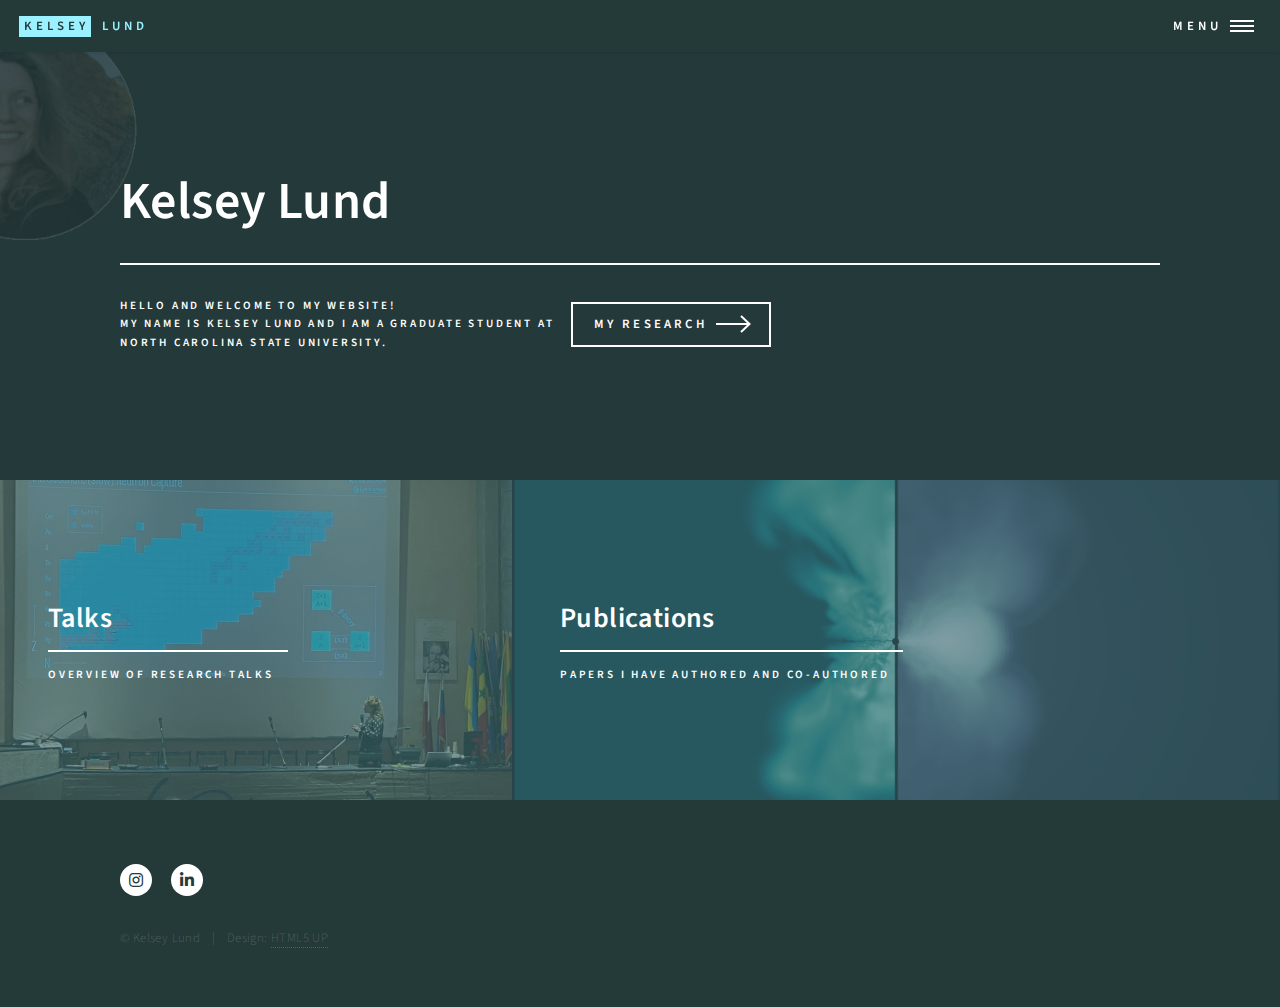
==== commit 379dbd29: "Update index.html" ====
--- a/index.html
+++ b/index.html
@@ -41,7 +41,7 @@
 							</header>
 							<div class="content">
 								<span class="right image">
-										<img src="pictures/profile.png" />
+										<img src="pictures/profile.jpg" />
 								</span>
 								<p>Hello and welcome to my website! <br /> My name is Kelsey Lund and I am a graduate student at <br /> North Carolina State University. </p>
 								<ul class="actions">
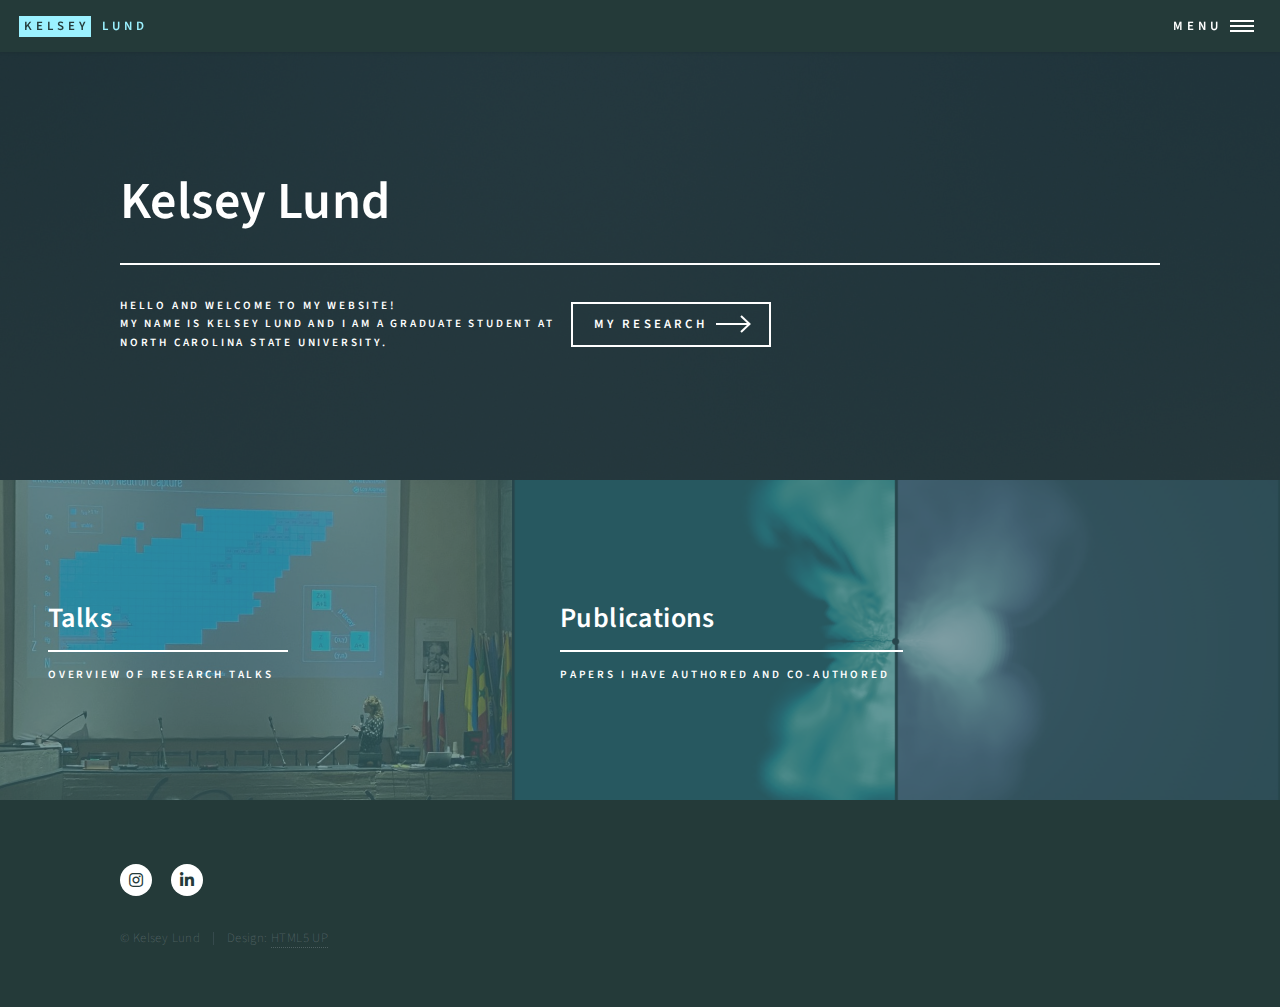
==== commit eca9cd8a: "Update index.html" ====
--- a/index.html
+++ b/index.html
@@ -40,9 +40,9 @@
 								<h1>Kelsey Lund</h1>
 							</header>
 							<div class="content">
-								<span class="right image">
+								<!--<span class="image">
 										<img src="pictures/profile.jpg" />
-								</span>
+								</span>-->
 								<p>Hello and welcome to my website! <br /> My name is Kelsey Lund and I am a graduate student at <br /> North Carolina State University. </p>
 								<ul class="actions">
 									<li><a href="research.html" class="button next scrolly">My Research</a></li>
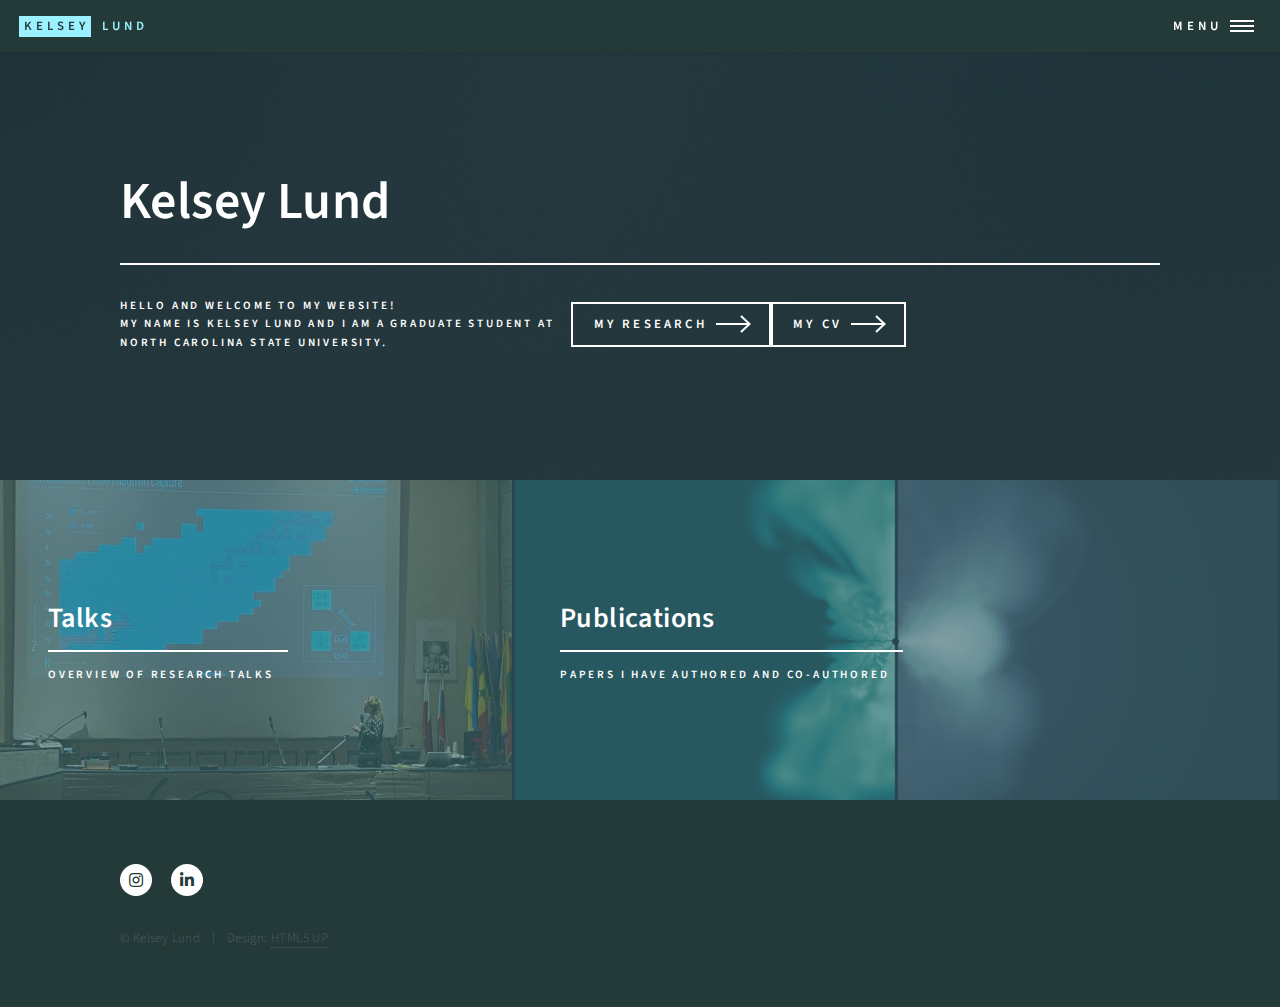
==== commit 12a4cf65: "Add cv" ====
--- a/index.html
+++ b/index.html
@@ -40,12 +40,9 @@
 								<h1>Kelsey Lund</h1>
 							</header>
 							<div class="content">
-								<!--<span class="image">
-										<img src="pictures/profile.jpg" />
-								</span>-->
 								<p>Hello and welcome to my website! <br /> My name is Kelsey Lund and I am a graduate student at <br /> North Carolina State University. </p>
 								<ul class="actions">
-									<li><a href="research.html" class="button next scrolly">My Research</a></li>
+									<li><a href="research.html" class="button next scrolly">My Research</a><a href="files/CV_Lund.pdf" class="button next scrolly">My CV</a></li>
 								</ul>
 							</div>
 						</div>
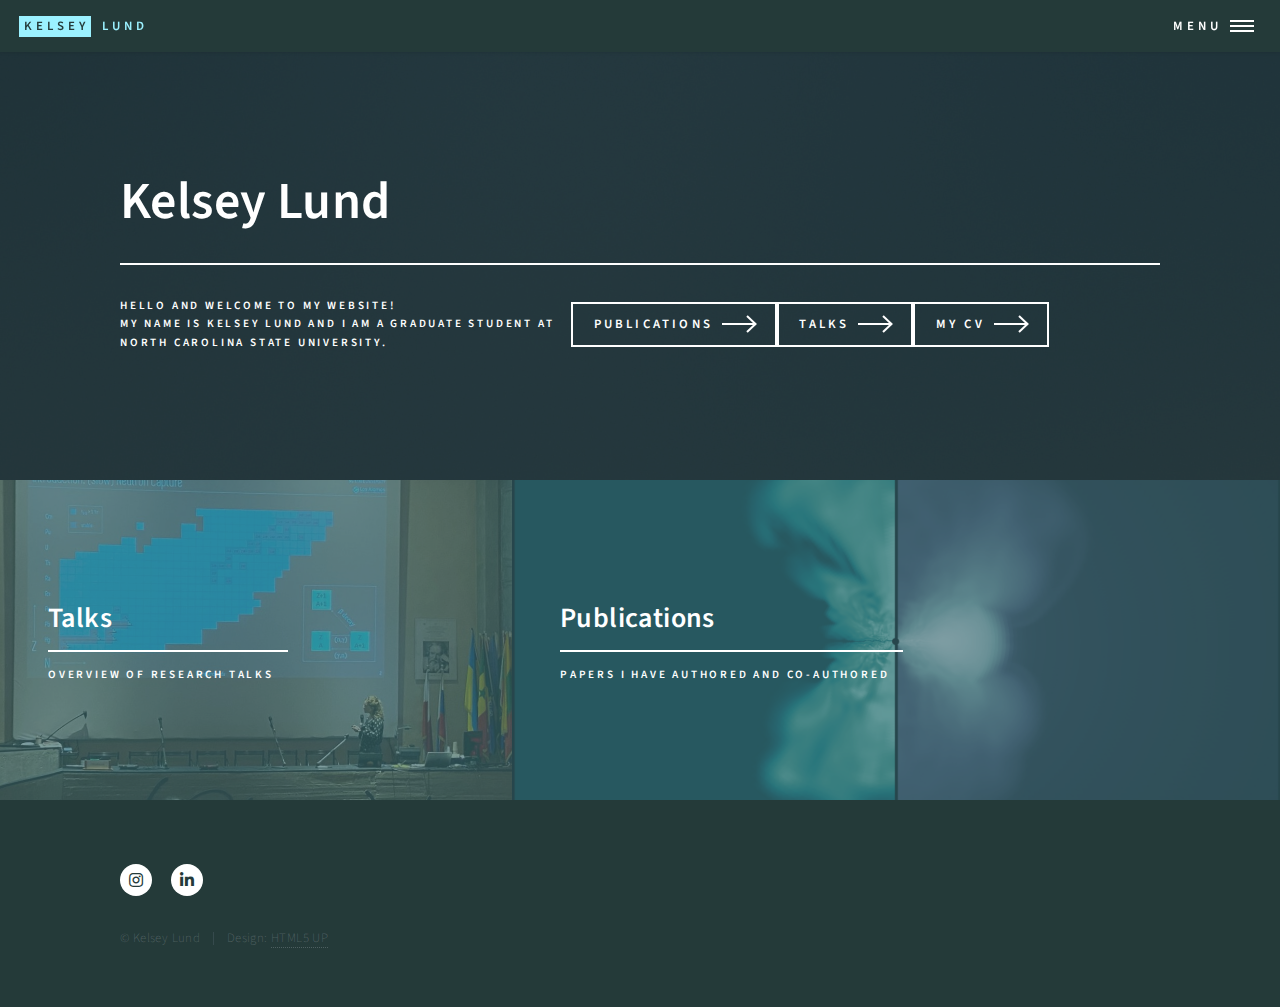
==== commit df073f44: "Update index.html" ====
--- a/index.html
+++ b/index.html
@@ -42,7 +42,7 @@
 							<div class="content">
 								<p>Hello and welcome to my website! <br /> My name is Kelsey Lund and I am a graduate student at <br /> North Carolina State University. </p>
 								<ul class="actions">
-									<li><a href="research.html" class="button next scrolly">My Research</a><a href="files/CV_Lund.pdf" class="button next scrolly">My CV</a></li>
+									<li><a href="publications.html" class="button next scrolly">Publications</a><a href="talks.html" class="button next scrolly">Talks</a><a href="files/CV_Lund.pdf" class="button next scrolly">My CV</a></li>
 								</ul>
 							</div>
 						</div>
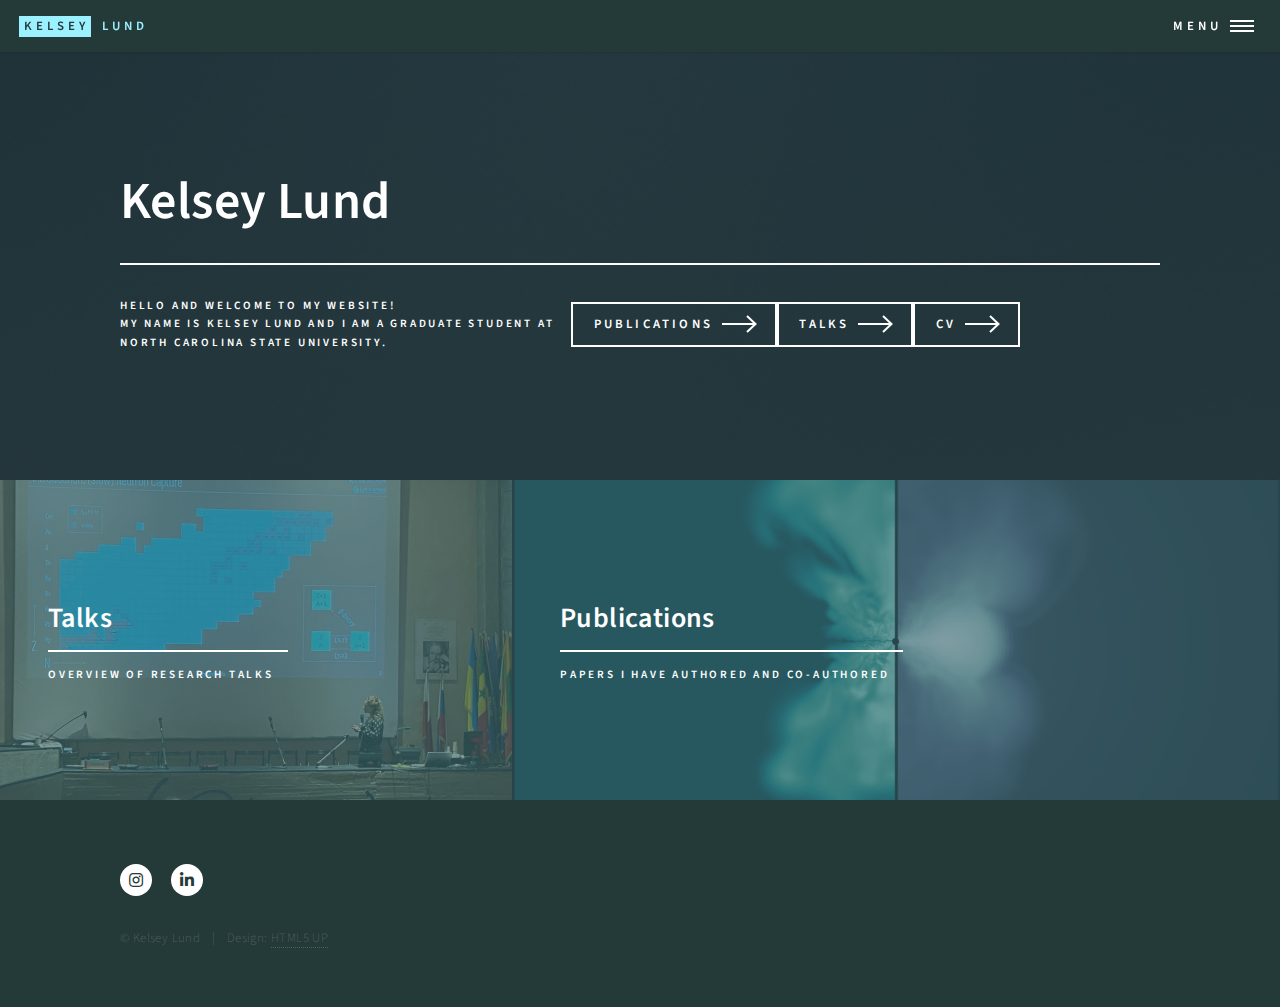
==== commit 47aeef19: "Update index.html" ====
--- a/index.html
+++ b/index.html
@@ -30,6 +30,7 @@
 							<li><a href="index.html">Home</a></li>
 							<li><a href="publications.html">Publications</a></li>
 							<li><a href="talks.html">Talks</a></li>
+							<li><a href="files/CV_Lund.pdf">CV</a></li>
 						</ul>
 					</nav>
 
@@ -42,7 +43,7 @@
 							<div class="content">
 								<p>Hello and welcome to my website! <br /> My name is Kelsey Lund and I am a graduate student at <br /> North Carolina State University. </p>
 								<ul class="actions">
-									<li><a href="publications.html" class="button next scrolly">Publications</a><a href="talks.html" class="button next scrolly">Talks</a><a href="files/CV_Lund.pdf" class="button next scrolly">My CV</a></li>
+									<li><a href="publications.html" class="button next scrolly">Publications</a><a href="talks.html" class="button next scrolly">Talks</a><a href="files/CV_Lund.pdf" class="button next scrolly">CV</a></li>
 								</ul>
 							</div>
 						</div>
